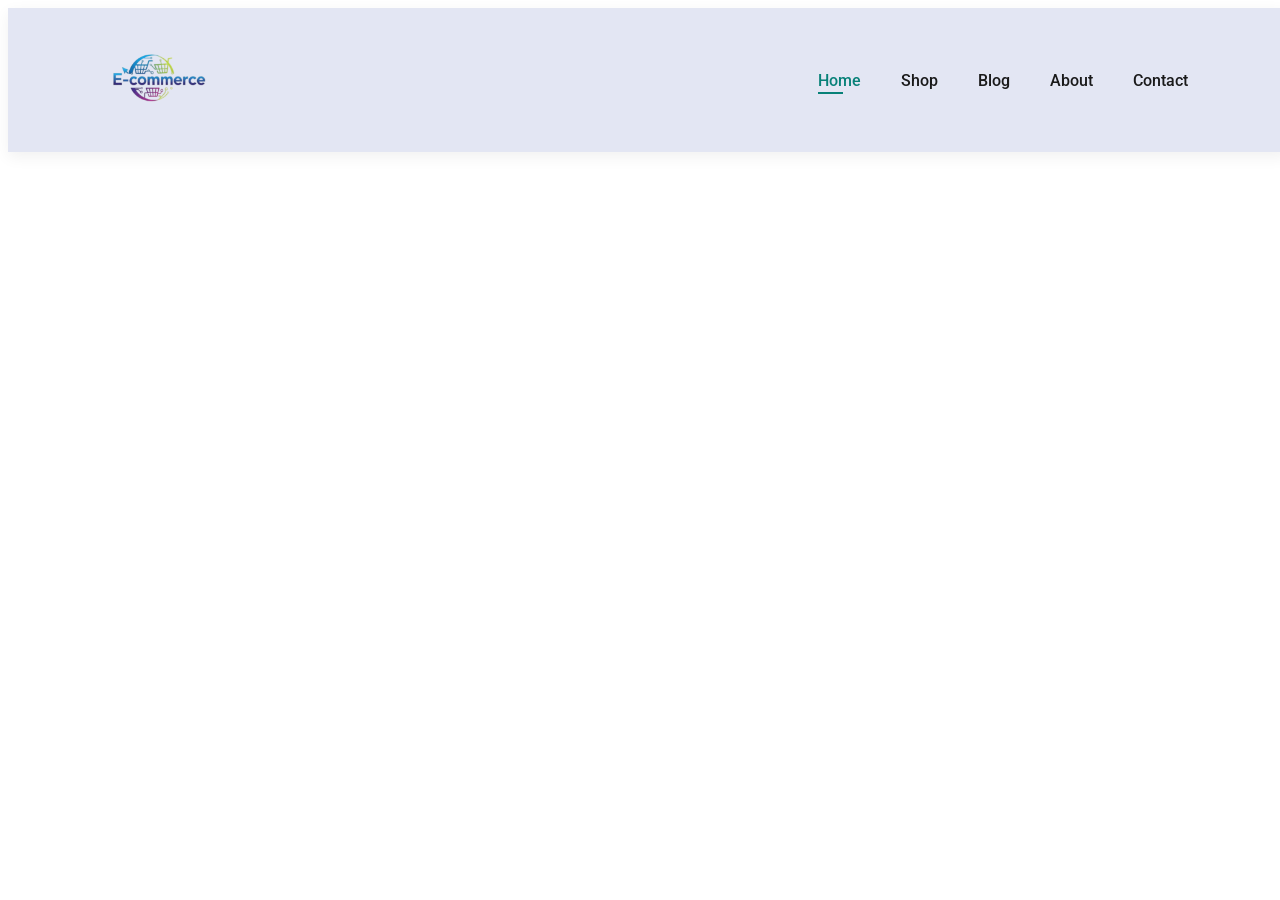
==== template/about.html @ a71c9309 "Merge branch 'ya-developer' of https://github.com/Nangcoding/E-comerce.project-js into feacture/Nang" ====
<!DOCTYPE html>
<html lang="en">

<head>
    <meta charset="UTF-8">
    <meta name="viewport" content="width=device-width, initial-scale=1.0">
    <title>About page</title>
    <link rel="stylesheet" href="/style/main.css">
</head>

<body>
 <section id="header">
        <a href="#"><img class="logo" src="/assets/image/logo.png" alt=""></a>
        <div>
            <ul id="navbar">
               <li><a class="active" href="/index.html">Home</a></li>
                <li><a href="./shop.html">Shop</a></li>
                <li><a href="./blog.html">Blog</a></li>
                <li><a href="./about.html">About</a></li>
                <li><a href="./contact.html">Contact</a></li>
            </ul>
        </div>
    </section>
</body>

</html>
---- style/main.css ----
@import url('https://fonts.googleapis.com/css2?family=Battambang:wght@100;300;400;700;900&family=Koh+Santepheap:wght@100;300;400;700;900&family=Roboto:ital,wght@0,100..900;1,100..900&display=swap');

* {
    font-family: "Roboto", sans-serif;
}

.section-p1 {
    margin: 30px 70px;

}

.section-m1 {
    margin: 40px 0;
}

button.normal{
    font-size: 14px;
    font-weight: 600;
    padding: 15px 30px;
    counter-reset: #000;
    background-color: #fff;
    border-radius: 4px;
    cursor: pointer;
    border: none;
    outline: none;
    transition: 0.2s;
}
h2 {
    font-size: 32px;
    font-weight: 500;
}

p {
    color: #465b52;
    font-size: 16px;
    margin: 15px 0 20px 0;
}

body {
    width: 100%;
}

.logo {
    width: 140px;
    height: 140px;
}

#header {
    display: flex;
    align-items: center;
    justify-content: space-between;
    padding: 0 80px;
    background-color: #e3e6f3;
    box-shadow: 0 5px 15px rgba(0, 0, 0, 0.06);
    z-index: 100;
    position: sticky;
    top: 0;
    left: 0;
}

#navbar {
    display: flex;
    justify-content: center;
    align-items: center;
}

#navbar li {
    list-style: none;
    padding: 0 20px;
    position: relative;

}

#navbar li a {
    text-decoration: none;
    font-size: 16px;
    font-weight: 500;
    color: #1a1a1a;
    transition: 0.3s ease;
}

#navbar li a:hover,
#navbar li a.active {
    color: #088178;
}

#navbar li a.active::after,
#navbar li a:hover::after {
    content: "";
    width: 30%;
    height: 2px;
    background: #088178;
    position: absolute;
    bottom: -4px;
    left: 20px;
}

#hero {
    font-size: 20px;
    width: 100%;
    display: flex;
    flex-direction: row;
    justify-content: space-between;
    justify-items: center;
}

.text {
    width: 100%;
    margin-top: 100px;
}

.imgs {
    width: 100%;
    margin-left: 40px;
}

.imgs img {
    width: 100%;
    height: 100%;
}

#hero h4 {
    padding-bottom: 15px;
}

#hero h1 {
    color: #088178;
}

#hero button {
    background-color: #088178;
    border-color: #088178;
    color: white;
    font-size: 16px;
    font-weight: 500;
    padding: 14px 80px 14px 65px;
    border-radius: 8px;
    cursor: pointer;
    background-repeat: no-repeat;
}

#hero button:hover {
    background-color: transparent;
    color: #088178;
}

#feature {
    gap: 20px;
    display: flex;
    align-items: center;
    justify-content: space-between;
    flex-wrap: wrap;

}

#feature .fe-box {
    font-size: 24px;
    width: 180px;
    text-align: center;
    padding: 25px 15px;
    box-shadow: 20px 20px 34px rgba(0, 0, 0, 0.03);
    border: 1px solid #cce7d0;
    border-radius: 4px;
    margin: 15px 0;
}

#feature .fe-box img {
    width: 100%;
    margin-top: 10px;
}

#feature .fe-box:hover {
    box-shadow: 10px 10px 54px rgba(70, 62, 221, 0.2);
}

#feature .fe-box h6 {
    display: inline-block;
    padding: 9px 8px 6px 8px;
    line-height: 1;
    border-radius: 4px;
    color: #088178;
    background-color: #fddde4;
}

#feature .fe-box:nth-child(2) h6 {
    background-color: #cdeddc;
}

#feature .fe-box:nth-child(3) h6 {
    background-color: #d1e8f2;
}

#feature .fe-box:nth-child(4) h6 {
    background-color: #cdd4f8;
}

#feature .fe-box:nth-child(5) h6 {
    background-color: #f6dbf6;
}

#feature .fe-box:nth-child(6) h6 {
    background-color: #fff2e5;
}

#product1 .pro .des span,
#product1 .pro .des h5,
#product1 .pro .des .star,
#product1 .pro .des h4 {
    line-height: 1.2;
    margin: 2px 0;
}

#product1 {
    text-align: center;
}

#product1 .pro-container {
    display: flex;
    justify-content: space-between;
    padding-top: 20px;
    flex-wrap: wrap;
}

.star {
    margin: 4px 0;
}

.star i {
    color: gold;
    font-size: 12px;
}

#product1 .pro {
    position: relative;
    width: 23%;
    min-width: 250px;
    /* padding: 10px 12px; */
    border: 1px solid #cce7d0;
    border-radius: 25px;
    box-shadow: 20px 20px 30px rgba(0, 0, 0, 0.02);
    margin: 15px 0;
    transition: 0.2s ease;
}

#product1 .pro:hover {
    box-shadow: 20px 20px 30px rgba(0, 0, 0, 0.06);
}

#product1 .pro img {
    width: 100%;
    border-radius: 20px;
}

#product1 .pro .des {
    text-align: start;
    padding: 10px;
}

#product1 .pro .des span {
    color: #606063;
    font-size: 12px;
}

#product1 .pro .des h5 {
    padding-top: 7px;
    color: #1a1a1a;
    font-size: 14px;
}

#product1 .pro .des h4 {
    font-size: 15px;
    font-weight: 500;
    color: #088178;
}

#product1 .pro .cart {
    width: 40px;
    height: 40px;
    line-height: 40px;
    font-weight: 600;
    color: #088178;
    background: #e8f6e8;
    border-radius: 50px;
    border: 1px solid #cce7d0;
    position: absolute;
    bottom: 20px;
    right: 10px;
}

#banner {
    display: flex;
    flex-direction: column;
    justify-content: center;
    align-items: center;
    text-align: center;
    background-image: url("/assets/home/bg.png");
    width: 100%;
    height: 40vh;
    background-size: cover;
    background-position: center;
}

#banner h4{
    color: #fff;
    font-size: 16px;

}
#banner h2{
    color: #fff;
    font-size: 32px;
    padding: 10px 0;
}
#banner h2 span{
    color: #ef3636;
    
}

#banner button:hover{
    background-color: #088178;
    color: #fff;
}

#sm-banner .banner-box{
    display: flex;
    flex-direction: column;
    justify-content: center;
    align-items: center;
    text-align: center;
    background-image: url("/assets/home/bg.png");
    max-width:580px;
    height: 50vh;
    background-size: cover;
    background-position: center;
}
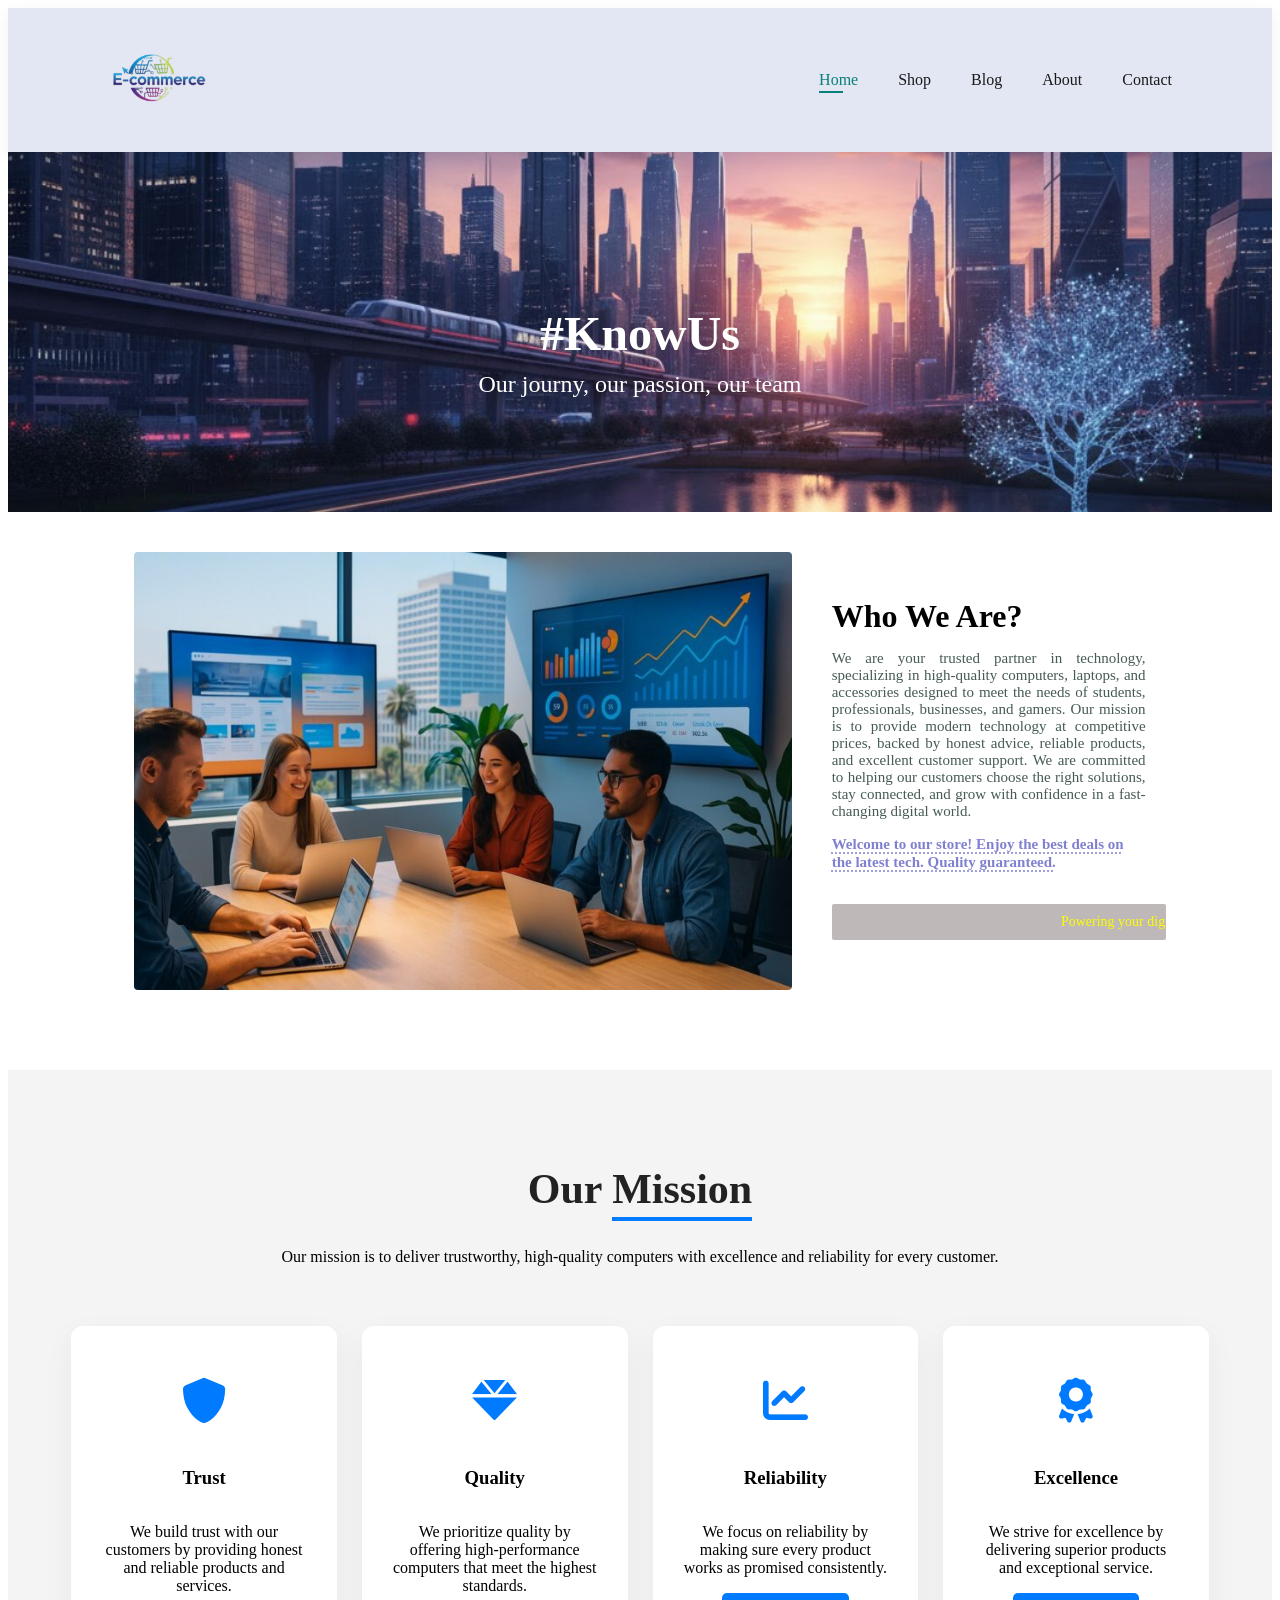
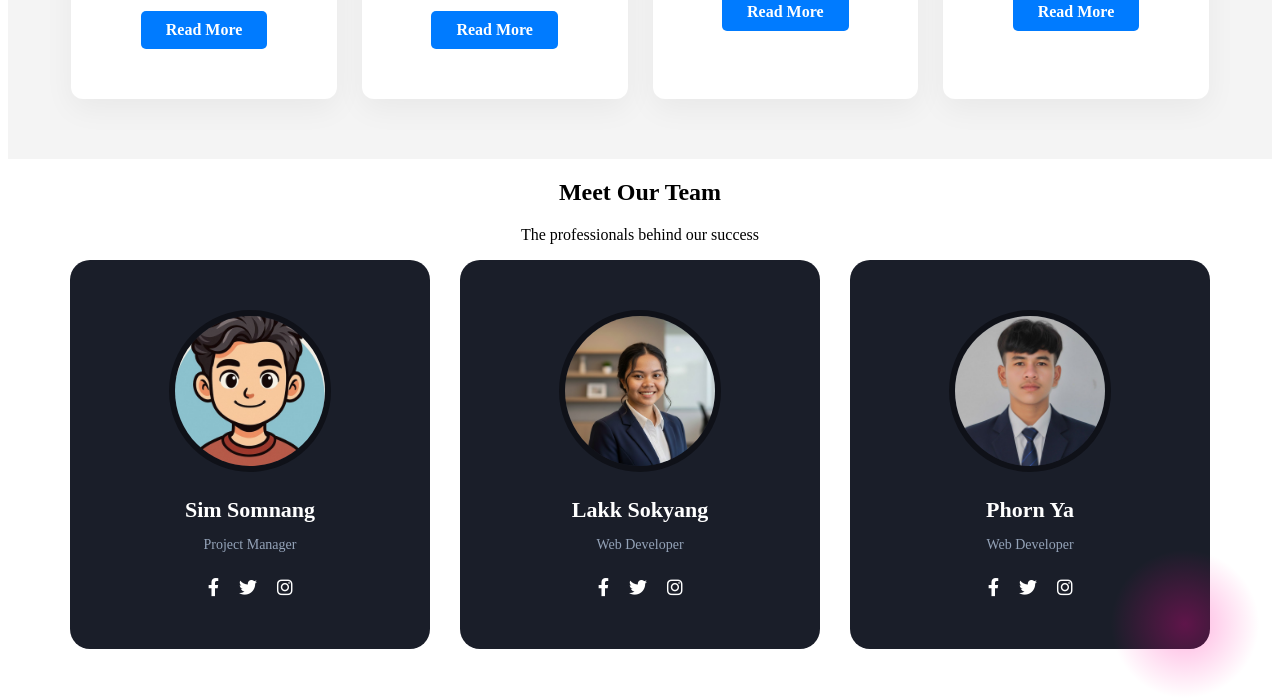
==== commit 6b028af5: "about page" ====
--- a/template/about.html
+++ b/template/about.html
@@ -5,15 +5,19 @@
     <meta charset="UTF-8">
     <meta name="viewport" content="width=device-width, initial-scale=1.0">
     <title>About page</title>
-    <link rel="stylesheet" href="/style/main.css">
+    <link rel="stylesheet" href="../style/about.css">
+    <link rel="stylesheet" href="https://cdnjs.cloudflare.com/ajax/libs/font-awesome/6.4.2/css/all.min.css">
+    <link rel="stylesheet" href="https://cdnjs.cloudflare.com/ajax/libs/font-awesome/6.0.0/css/all.min.css">
+
 </head>
 
 <body>
- <section id="header">
+    <!-- /* --- 1. About Page Header (Banner) ----------------------------------------------------- */ -->
+    <section id="header">
         <a href="#"><img class="logo" src="/assets/image/logo.png" alt=""></a>
         <div>
             <ul id="navbar">
-               <li><a class="active" href="/index.html">Home</a></li>
+                <li><a class="active" href="/index.html">Home</a></li>
                 <li><a href="./shop.html">Shop</a></li>
                 <li><a href="./blog.html">Blog</a></li>
                 <li><a href="./about.html">About</a></li>
@@ -21,6 +25,142 @@
             </ul>
         </div>
     </section>
+
+    </header>
+    <section id="page-header" class="about-header">
+        <h2>#KnowUs</h2>
+        <p>Our journy, our passion, our team</p>
+    </section>
+
+
+    <!-- /* --- 2. Who We Are Section ----------------------------------------------------------- */ -->
+
+    <section id="about-head" class="section-p1">
+        <img src="../assets/image/team.png" alt="">
+        <div>
+            <h2>Who We Are?</h2>
+            <p>
+                We are your trusted partner in technology, specializing in high-quality computers, laptops, and
+                accessories designed to meet the needs of students, professionals, businesses, and gamers.
+                Our mission is to provide modern technology at competitive prices, backed by honest advice, reliable
+                products, and excellent customer support.
+                We are committed to helping our customers choose the right solutions, stay connected, and grow with
+                confidence in a fast-changing digital world.
+            </p>
+            <abbr title="">Welcome to our store! Enjoy the best deals on the latest tech. Quality guaranteed.</abbr>
+
+            <br><br>
+            <!-- /* --- 3. Abbreviation & Marquee ----------------------------------------- */ -->
+            <marquee bgcolor="#ccc" loop="-1" scrollamount="5" width="100%">
+                Powering your digital world with high-quality computers, modern technology, and trusted service—helping
+                you work smarter, learn faster, and enjoy better performance every day.
+            </marquee>
+        </div>
+    </section>
+
+
+    <!-- /* --- 4 Our Mission ----------------------------------------- */ -->
+    <section class="our-mission" id="mission-section">
+        <div class="mission" id="mission-container">
+
+            <div class="about-mission" id="mission-header">
+                <h2 id="main-title">Our <span id="title-accent">Mission</span></h2>
+                <p id="mission-description">
+                    Our mission is to deliver trustworthy, high-quality computers with excellence and reliability for
+                    every customer.
+                </p>
+            </div>
+
+            <div class="mission-grid" id="mission-items-grid">
+
+                <div class="box" id="card-trust">
+                    <div class="icon" id="icon-trust"><i class="fa-solid fa-shield-halved"></i></div>
+                    <h3 id="heading-trust">Trust</h3>
+                    <p id="text-trust">We build trust with our customers by providing honest and reliable products and
+                        services.</p>
+                    <a href="#" class="btn" id="btn-trust">Read More</a>
+                </div>
+
+                <div class="box" id="card-quality">
+                    <div class="icon" id="icon-quality"><i class="fa-solid fa-gem"></i></div>
+                    <h3 id="heading-quality">Quality</h3>
+                    <p id="text-quality">We prioritize quality by offering high-performance computers that meet the
+                        highest standards.</p>
+                    <a href="#" class="btn" id="btn-quality">Read More</a>
+                </div>
+
+                <div class="box" id="card-reliability">
+                    <div class="icon" id="icon-reliability"><i class="fa-solid fa-chart-line"></i></div>
+                    <h3 id="heading-reliability">Reliability</h3>
+                    <p id="text-reliability">We focus on reliability by making sure every product works as promised
+                        consistently.</p>
+                    <a href="#" class="btn" id="btn-reliability">Read More</a>
+                </div>
+
+                <div class="box" id="card-excellence">
+                    <div class="icon" id="icon-excellence"><i class="fa-solid fa-award"></i></div>
+                    <h3 id="heading-excellence">Excellence</h3>
+                    <p id="text-excellence">We strive for excellence by delivering superior products and exceptional
+                        service.</p>
+                    <a href="#" class="btn" id="btn-excellence">Read More</a>
+                </div>
+
+            </div>
+        </div>
+    </section>
+
+    <!-- /* --- 5.Our Team ----------------------------------------- */ -->
+
+    <section id="team-section-container" class="team-wrapper">
+        <div id="team-header-box" class="section-title-center">
+            <h2 id="team-main-heading">Meet Our <span id="team-accent">Team</span></h2>
+            <p id="team-subtext">The professionals behind our success</p>
+        </div>
+
+        <div id="team-cards-flexbox" class="team-grid-layout">
+
+            <div id="member-card-01" class="profile-card">
+                <div id="image-holder-01" class="profile-img-box">
+                    <img id="img-01" src="../assets/about/boyprofile.png" alt="Sim Somnang">
+                </div>
+                <h3 id="name-id-01" class="profile-name">Sim Somnang</h3>
+                <p id="role-id-01" class="profile-role">Project Manager</p>
+                <div id="social-box-01" class="profile-socials">
+                    <a id="link-fb-01" href="#"><i class="fab fa-facebook-f"></i></a>
+                    <a id="link-tw-01" href="#"><i class="fab fa-twitter"></i></a>
+                    <a id="link-ig-01" href="#"><i class="fab fa-instagram"></i></a>
+                </div>
+            </div>
+
+            <div id="member-card-02" class="profile-card">
+                <div id="image-holder-02" class="profile-img-box">
+                    <img id="img-02" src="../assets/about/yang.png" alt="Lakk Sokyang">
+                </div>
+                <h3 id="name-id-02" class="profile-name">Lakk Sokyang</h3>
+                <p id="role-id-02" class="profile-role">Web Developer</p>
+                <div id="social-box-02" class="profile-socials">
+                    <a id="link-fb-02" href="#"><i class="fab fa-facebook-f"></i></a>
+                    <a id="link-tw-02" href="#"><i class="fab fa-twitter"></i></a>
+                    <a id="link-ig-02" href="#"><i class="fab fa-instagram"></i></a>
+                </div>
+            </div>
+
+            <div id="member-card-03" class="profile-card">
+                <div id="image-holder-03" class="profile-img-box">
+                    <img id="img-03" src="../assets/about/Ya.png" alt="Phon Ya">
+                </div>
+                <h3 id="name-id-03" class="profile-name">Phorn Ya</h3>
+                <p id="role-id-03" class="profile-role">Web Developer</p>
+                <div id="social-box-03" class="profile-socials">
+                    <a id="link-fb-03" href="#"><i class="fab fa-facebook-f"></i></a>
+                    <a id="link-tw-03" href="#"><i class="fab fa-twitter"></i></a>
+                    <a id="link-ig-03" href="#"><i class="fab fa-instagram"></i></a>
+                </div>
+            </div>
+
+        </div>
+    </section>
+
 </body>
 
 </html>
--- a/style/about.css
+++ b/style/about.css
@@ -0,0 +1,396 @@
+.logo {
+    width: 140px;
+    height: 140px;
+}
+
+#header {
+    display: flex;
+    align-items: center;
+    justify-content: space-between;
+    padding: 0 80px;
+    background-color: #e3e6f3;
+    box-shadow: 0 5px 15px rgba(0, 0, 0, 0.06);
+    z-index: 100;
+    position: sticky;
+    top: 0;
+    left: 0;
+}
+
+#navbar {
+    display: flex;
+    justify-content: center;
+    align-items: center;
+}
+
+#navbar li {
+    list-style: none;
+    padding: 0 20px;
+    position: relative;
+
+}
+
+#navbar li a {
+    text-decoration: none;
+    font-size: 16px;
+    font-weight: 500;
+    color: #1a1a1a;
+    transition: 0.3s ease;
+}
+
+#navbar li a:hover,
+#navbar li a.active {
+    color: #088178;
+}
+
+#navbar li a.active::after,
+#navbar li a:hover::after {
+    content: "";
+    width: 30%;
+    height: 2px;
+    background: #088178;
+    position: absolute;
+    bottom: -4px;
+    left: 20px;
+}
+
+
+
+
+/* --- 1. About Page Header (Banner) ----------------------------------------------------- */
+#page-header.about-header {
+    background-image: url("../assets/image/about.png");
+    width: 100%;
+    height: 40vh;
+    background-size: cover;
+    background-position: center;
+    display: flex;
+    flex-direction: column;
+    justify-content: center;
+    align-items: center;
+    text-align: center;
+}
+
+#page-header.about-header h2 {
+    color: #fff;
+    font-size: 48px;
+    margin-bottom: 10px;
+}
+
+#page-header.about-header p {
+    color: #fff;
+    font-size: 24px;
+    margin: 0;
+}
+
+
+
+/* --- 2. Who We Are Section ----------------------------------------------------------- */
+#about-head {
+    display: flex;
+    align-items: center;
+    justify-content: center;
+    padding: 40px 10% 80px 10%;
+    gap: 40px;
+}
+
+#about-head img {
+    width: 65%;
+    height: auto;
+    border-radius: 4px;
+}
+
+#about-head div {
+    width: 50%;
+
+}
+
+
+#about-head h2 {
+    color: #000;
+    font-size: 32px;
+    font-weight: 700;
+    margin-top: 0;
+    margin-bottom: 15px;
+}
+
+#about-head p {
+    color: #465b52;
+    font-size: 15px;
+    margin-bottom: 15px;
+    text-align: justify;
+}
+
+/* --- Abbreviation & Marquee --- */
+#about-head abbr {
+    color: rgb(128, 128, 209);
+    font-weight: bold;
+    font-size: 15px;
+}
+
+#about-head marquee {
+    background-color: #f1f1f1;
+    color: #d0b200;
+    padding: 10px;
+    font-size: 14px;
+    width: 100%;
+    border-radius: 4px;
+}
+
+@media (max-width: 799px) {
+    #about-head {
+        flex-direction: column;
+        padding: 40px 5%;
+    }
+
+    #about-head img,
+    #about-head div {
+        width: 100%;
+    }
+}
+
+/* --- 3. Abbreviation & Marquee ----------------------------------------- */
+#about-head abbr {
+    color: rgb(128, 128, 209);
+    text-decoration: underline dotted;
+    text-underline-offset: 4px;
+    cursor: help;
+    font-weight: bold;
+}
+
+#about-head marquee {
+    background-color: #beb8b8;
+    color: yellow;
+    padding: 10px;
+    margin-top: 15px;
+    font-weight: 500;
+    width: 100%;
+    border-radius: 2px;
+}
+
+
+
+/* /<!-- /* --- 4 Our Mission ----------------------------------------- */
+
+#mission-section.our-mission {
+    padding: 60px 0;
+    background-color: #f4f4f4;
+}
+
+#mission-container.mission {
+    width: 90%;
+    max-width: 1200px;
+    margin: 0 auto;
+}
+
+#mission-header.about-mission {
+    text-align: center;
+    margin-bottom: 60px;
+}
+
+/* Base style for all boxes */
+.box {
+    background: #fff;
+    padding: 50px 30px;
+    text-align: center;
+    border-radius: 12px;
+    box-shadow: 0 10px 30px rgba(0, 0, 0, 0.05);
+    transition: all 0.3s ease;
+    display: flex;
+    flex-direction: column;
+    align-items: center;
+}
+
+/* --- Specific Targeting (Using IDs) --- */
+
+#main-title {
+    font-size: 42px;
+    font-weight: 700;
+    color: #222;
+}
+
+#title-accent {
+    border-bottom: 4px solid #007bff;
+    padding-bottom: 5px;
+}
+
+#mission-items-grid {
+    display: grid;
+    grid-template-columns: repeat(auto-fit, minmax(260px, 1fr));
+    gap: 25px;
+}
+
+/* Card Hover Effects */
+#card-trust:hover,
+#card-quality:hover,
+#card-reliability:hover,
+#card-excellence:hover {
+    background: #007bff;
+    transform: translateY(-10px);
+}
+
+/* White text on hover */
+.box:hover h3,
+.box:hover p,
+.box:hover .icon {
+    color: #fff;
+}
+
+/* Button styles using ID list */
+#btn-trust,
+#btn-quality,
+#btn-reliability,
+#btn-excellence {
+    display: inline-block;
+    padding: 10px 25px;
+    background: #007bff;
+    color: #fff;
+    text-decoration: none;
+    border-radius: 5px;
+    font-weight: 600;
+    transition: all 0.3s ease;
+}
+
+/* Button change on hover */
+.box:hover .btn {
+    background: #fff;
+    color: #007bff;
+}
+
+/* Unique Icon IDs */
+#icon-trust,
+#icon-quality,
+#icon-reliability,
+#icon-excellence {
+    font-size: 45px;
+    color: #007bff;
+    margin-bottom: 20px;
+}
+
+/* <!-- /* --- 5.Our team ----------------------------------------- */
+
+
+#team-section-container {
+    background-color: #ffffff;
+    /* padding: 80px 5%; */
+    text-align: center;
+}
+
+#team-cards-flexbox {
+    display: flex;
+    flex-direction: row;
+    justify-content: center;
+    gap: 30px;
+    flex-wrap: wrap;
+}
+
+.profile-card {
+    background-color: #1a1e29;
+    width: 320px;
+    padding: 50px 20px;
+    border-radius: 20px;
+    color: #ffffff;
+    position: relative;
+    transition: all 0.4s cubic-bezier(0.175, 0.885, 0.32, 1.275);
+    /* cursor: pointer; */
+    /* z-index: 1; */
+}
+
+
+
+/* កាតទី១: Hover ចេញពន្លឺខៀវ */
+#member-card-01:hover {
+    transform: translateY(-8px);
+    box-shadow: 0 0 30px rgba(0, 102, 255, 0.6);
+    border: 1px solid rgba(0, 102, 255, 0.5);
+}
+
+
+#member-card-02:hover {
+    transform: translateY(-8px);
+    box-shadow: 0 0 30px rgba(8, 129, 120, 0.6);
+    border: 1px solid rgba(8, 129, 120, 0.5);
+}
+
+
+#member-card-03:hover {
+    transform: translateY(-8px);
+    box-shadow: 0 0 30px rgba(255, 0, 150, 0.6);
+    border: 1px solid rgba(255, 0, 150, 0.5);
+}
+
+
+
+#member-card-01::before {
+    /* top: -50px; */
+    /* left: -50px;
+    width: 150px; */
+    height: 150px;
+    background: radial-gradient(circle, rgba(0, 102, 255, 0.3) 0%, transparent 70%);
+    /* z-index: -1;
+    opacity: 0;
+    transition: 0.4s; */
+}
+
+#member-card-03::after {
+    content: "";
+    position: absolute;
+    bottom: -50px;
+    right: -50px;
+    width: 150px;
+    height: 150px;
+    background: radial-gradient(circle, rgba(255, 0, 150, 0.3) 0%, transparent 70%);
+
+}
+
+.profile-img-box {
+    width: 150px;
+    height: 150px;
+    margin: 0 auto 25px;
+    border-radius: 50%;
+    border: 6px solid #0f1118;
+    overflow: hidden;
+    background-color: #0f1118;
+}
+
+.profile-img-box img {
+    width: 100%;
+    height: 100%;
+    object-fit: cover;
+    transition: 0.5s;
+}
+
+
+.profile-card:hover .profile-img-box img {
+    transform: scale(1.1);
+}
+
+.profile-name {
+    font-size: 22px;
+    font-weight: bold;
+    margin-bottom: 5px;
+}
+
+.profile-role {
+    font-size: 14px;
+    color: #94a3b8;
+    margin-bottom: 25px;
+}
+
+/* Social Icons */
+.profile-socials a {
+    color: #ffffff;
+    margin: 0 8px;
+    font-size: 18px;
+    transition: 0.3s;
+}
+
+.profile-socials a:hover {
+    color: #088178;
+}
+
+@media (max-width: 768px) {
+    #team-cards-flexbox {
+        flex-direction: column;
+        align-items: center;
+    }
+}
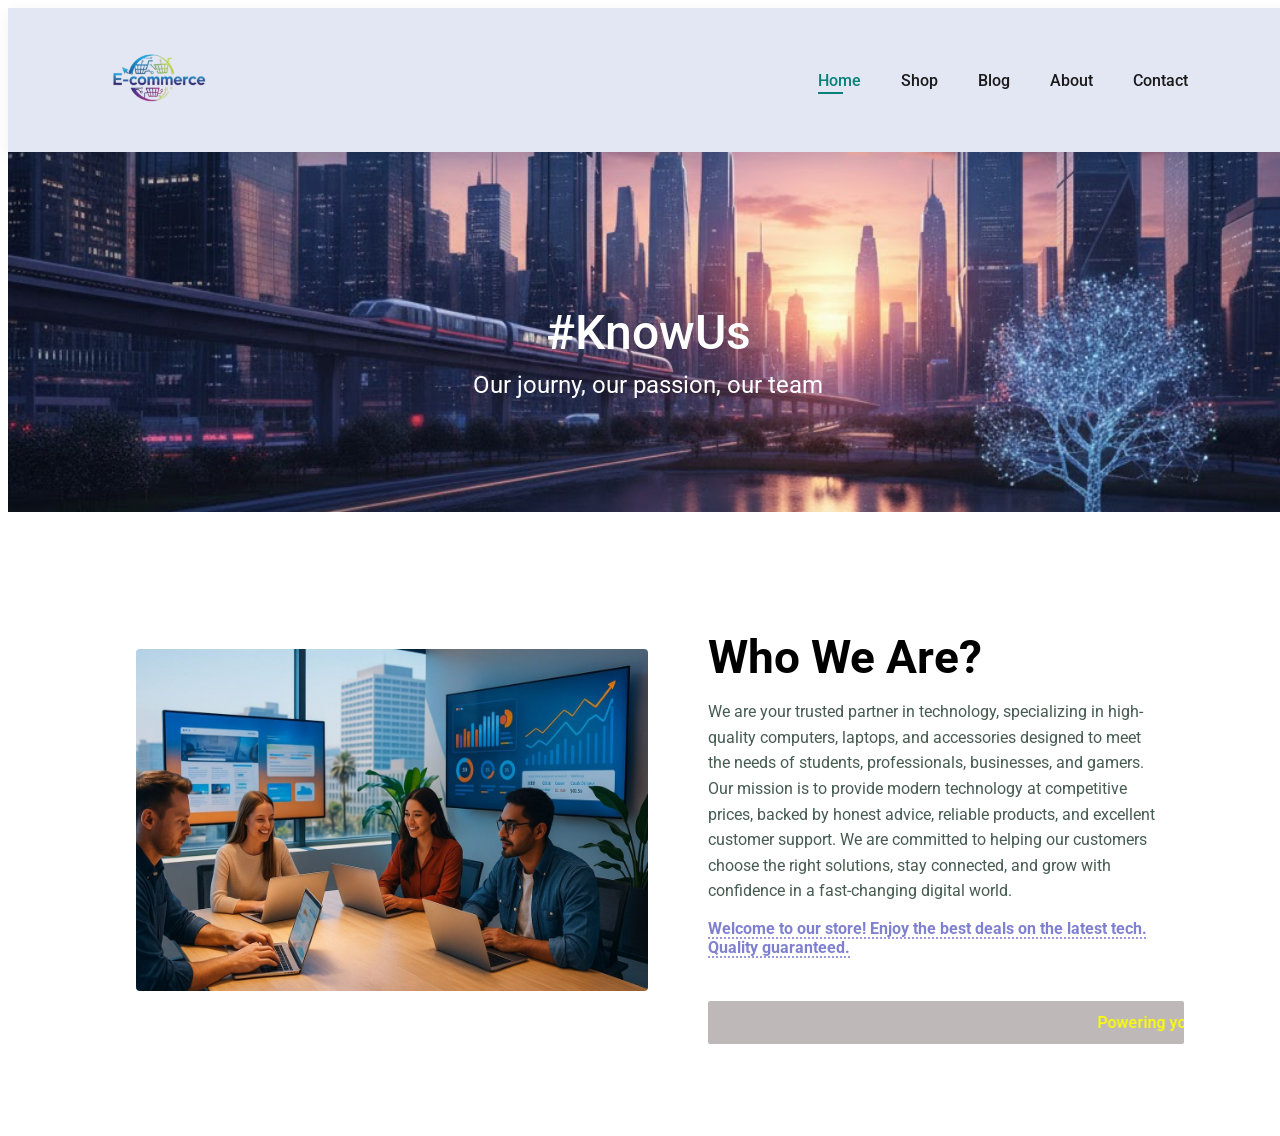
==== commit d26a6826: "feat/merging" ====
--- a/template/about.html
+++ b/template/about.html
@@ -5,14 +5,11 @@
     <meta charset="UTF-8">
     <meta name="viewport" content="width=device-width, initial-scale=1.0">
     <title>About page</title>
+    <link rel="stylesheet" href="/style/main.css">
     <link rel="stylesheet" href="../style/about.css">
-    <link rel="stylesheet" href="https://cdnjs.cloudflare.com/ajax/libs/font-awesome/6.4.2/css/all.min.css">
-    <link rel="stylesheet" href="https://cdnjs.cloudflare.com/ajax/libs/font-awesome/6.0.0/css/all.min.css">
-
 </head>
 
 <body>
-    <!-- /* --- 1. About Page Header (Banner) ----------------------------------------------------- */ -->
     <section id="header">
         <a href="#"><img class="logo" src="/assets/image/logo.png" alt=""></a>
         <div>
@@ -25,8 +22,6 @@
             </ul>
         </div>
     </section>
-
-    </header>
     <section id="page-header" class="about-header">
         <h2>#KnowUs</h2>
         <p>Our journy, our passion, our team</p>
@@ -36,7 +31,7 @@
     <!-- /* --- 2. Who We Are Section ----------------------------------------------------------- */ -->
 
     <section id="about-head" class="section-p1">
-        <img src="../assets/image/team.png" alt="">
+        <img src="../assets/team.png" alt="">
         <div>
             <h2>Who We Are?</h2>
             <p>
@@ -59,108 +54,6 @@
     </section>
 
 
-    <!-- /* --- 4 Our Mission ----------------------------------------- */ -->
-    <section class="our-mission" id="mission-section">
-        <div class="mission" id="mission-container">
-
-            <div class="about-mission" id="mission-header">
-                <h2 id="main-title">Our <span id="title-accent">Mission</span></h2>
-                <p id="mission-description">
-                    Our mission is to deliver trustworthy, high-quality computers with excellence and reliability for
-                    every customer.
-                </p>
-            </div>
-
-            <div class="mission-grid" id="mission-items-grid">
-
-                <div class="box" id="card-trust">
-                    <div class="icon" id="icon-trust"><i class="fa-solid fa-shield-halved"></i></div>
-                    <h3 id="heading-trust">Trust</h3>
-                    <p id="text-trust">We build trust with our customers by providing honest and reliable products and
-                        services.</p>
-                    <a href="#" class="btn" id="btn-trust">Read More</a>
-                </div>
-
-                <div class="box" id="card-quality">
-                    <div class="icon" id="icon-quality"><i class="fa-solid fa-gem"></i></div>
-                    <h3 id="heading-quality">Quality</h3>
-                    <p id="text-quality">We prioritize quality by offering high-performance computers that meet the
-                        highest standards.</p>
-                    <a href="#" class="btn" id="btn-quality">Read More</a>
-                </div>
-
-                <div class="box" id="card-reliability">
-                    <div class="icon" id="icon-reliability"><i class="fa-solid fa-chart-line"></i></div>
-                    <h3 id="heading-reliability">Reliability</h3>
-                    <p id="text-reliability">We focus on reliability by making sure every product works as promised
-                        consistently.</p>
-                    <a href="#" class="btn" id="btn-reliability">Read More</a>
-                </div>
-
-                <div class="box" id="card-excellence">
-                    <div class="icon" id="icon-excellence"><i class="fa-solid fa-award"></i></div>
-                    <h3 id="heading-excellence">Excellence</h3>
-                    <p id="text-excellence">We strive for excellence by delivering superior products and exceptional
-                        service.</p>
-                    <a href="#" class="btn" id="btn-excellence">Read More</a>
-                </div>
-
-            </div>
-        </div>
-    </section>
-
-    <!-- /* --- 5.Our Team ----------------------------------------- */ -->
-
-    <section id="team-section-container" class="team-wrapper">
-        <div id="team-header-box" class="section-title-center">
-            <h2 id="team-main-heading">Meet Our <span id="team-accent">Team</span></h2>
-            <p id="team-subtext">The professionals behind our success</p>
-        </div>
-
-        <div id="team-cards-flexbox" class="team-grid-layout">
-
-            <div id="member-card-01" class="profile-card">
-                <div id="image-holder-01" class="profile-img-box">
-                    <img id="img-01" src="../assets/about/boyprofile.png" alt="Sim Somnang">
-                </div>
-                <h3 id="name-id-01" class="profile-name">Sim Somnang</h3>
-                <p id="role-id-01" class="profile-role">Project Manager</p>
-                <div id="social-box-01" class="profile-socials">
-                    <a id="link-fb-01" href="#"><i class="fab fa-facebook-f"></i></a>
-                    <a id="link-tw-01" href="#"><i class="fab fa-twitter"></i></a>
-                    <a id="link-ig-01" href="#"><i class="fab fa-instagram"></i></a>
-                </div>
-            </div>
-
-            <div id="member-card-02" class="profile-card">
-                <div id="image-holder-02" class="profile-img-box">
-                    <img id="img-02" src="../assets/about/yang.png" alt="Lakk Sokyang">
-                </div>
-                <h3 id="name-id-02" class="profile-name">Lakk Sokyang</h3>
-                <p id="role-id-02" class="profile-role">Web Developer</p>
-                <div id="social-box-02" class="profile-socials">
-                    <a id="link-fb-02" href="#"><i class="fab fa-facebook-f"></i></a>
-                    <a id="link-tw-02" href="#"><i class="fab fa-twitter"></i></a>
-                    <a id="link-ig-02" href="#"><i class="fab fa-instagram"></i></a>
-                </div>
-            </div>
-
-            <div id="member-card-03" class="profile-card">
-                <div id="image-holder-03" class="profile-img-box">
-                    <img id="img-03" src="../assets/about/Ya.png" alt="Phon Ya">
-                </div>
-                <h3 id="name-id-03" class="profile-name">Phorn Ya</h3>
-                <p id="role-id-03" class="profile-role">Web Developer</p>
-                <div id="social-box-03" class="profile-socials">
-                    <a id="link-fb-03" href="#"><i class="fab fa-facebook-f"></i></a>
-                    <a id="link-tw-03" href="#"><i class="fab fa-twitter"></i></a>
-                    <a id="link-ig-03" href="#"><i class="fab fa-instagram"></i></a>
-                </div>
-            </div>
-
-        </div>
-    </section>
-
 </body>
 
 </html>
--- a/style/main.css
+++ b/style/main.css
@@ -0,0 +1,490 @@
+@import url('https://fonts.googleapis.com/css2?family=Battambang:wght@100;300;400;700;900&family=Koh+Santepheap:wght@100;300;400;700;900&family=Roboto:ital,wght@0,100..900;1,100..900&display=swap');
+
+* {
+    font-family: "Roboto", sans-serif;
+}
+
+.section-p1 {
+    padding: 40px 80px;
+
+}
+
+.section-m1 {
+    margin: 40px 0;
+}
+
+button.normal {
+    font-size: 14px;
+    font-weight: 600;
+    padding: 15px 30px;
+    counter-reset: #000;
+    background-color: #fff;
+    border-radius: 4px;
+    cursor: pointer;
+    border: none;
+    outline: none;
+    transition: 0.2s;
+}
+
+button.white {
+    font-size: 13px;
+    font-weight: 600;
+    padding: 11px 18px;
+    color: #fff;
+    counter-reset: #fff;
+    background-color: transparent;
+    cursor: pointer;
+    border: 1px solid #fff;
+    outline: none;
+    transition: 0.2s;
+}
+
+
+
+h2 {
+    font-size: 32px;
+    font-weight: 500;
+}
+
+p {
+    color: #465b52;
+    font-size: 16px;
+    margin: 15px 0 20px 0;
+}
+
+body {
+    width: 100%;
+}
+
+.logo {
+    width: 140px;
+    height: 140px;
+}
+
+#header {
+    display: flex;
+    align-items: center;
+    justify-content: space-between;
+    padding: 0 80px;
+    background-color: #e3e6f3;
+    box-shadow: 0 5px 15px rgba(0, 0, 0, 0.06);
+    z-index: 100;
+    position: sticky;
+    top: 0;
+    left: 0;
+}
+
+#navbar {
+    display: flex;
+    justify-content: center;
+    align-items: center;
+}
+
+#navbar li {
+    list-style: none;
+    padding: 0 20px;
+    position: relative;
+
+}
+
+#navbar li a {
+    text-decoration: none;
+    font-size: 16px;
+    font-weight: 500;
+    color: #1a1a1a;
+    transition: 0.3s ease;
+}
+
+#navbar li a:hover,
+#navbar li a.active {
+    color: #088178;
+}
+
+#navbar li a.active::after,
+#navbar li a:hover::after {
+    content: "";
+    width: 30%;
+    height: 2px;
+    background: #088178;
+    position: absolute;
+    bottom: -4px;
+    left: 20px;
+}
+
+#hero {
+    font-size: 20px;
+    width: 100%;
+    display: flex;
+    flex-direction: row;
+    justify-content: space-between;
+    justify-items: center;
+}
+
+.text {
+    width: 100%;
+    margin-top: 50px;
+}
+
+.imgs {
+    margin-left: 40px;
+}
+
+.imgs img {
+    width: 100%;
+    height: 100%;
+}
+
+#hero h4 {
+    padding-bottom: 15px;
+}
+
+#hero h1 {
+    color: #088178;
+}
+
+#hero button {
+    background-color: #088178;
+    border-color: #088178;
+    color: white;
+    font-size: 16px;
+    font-weight: 500;
+    padding: 14px 80px 14px 65px;
+    border-radius: 8px;
+    cursor: pointer;
+    background-repeat: no-repeat;
+}
+
+#hero button:hover {
+    background-color: transparent;
+    color: #088178;
+}
+
+#feature {
+    font-size: 22px;
+    display: flex;
+    align-items: center;
+    justify-content: space-between;
+    flex-wrap: wrap;
+}
+
+#feature .fe-box {
+    width: 180px;
+    text-align: center;
+    padding: 25px 15px;
+    box-shadow: 20px 20px 34px rgba(0, 0, 0, 0.05);
+    border: 1px solid #e4e4e4;
+    border-radius: 6px;
+    margin: 15px 0;
+    transition: 0.3s ease;
+    background-color: #fff;
+}
+
+#feature .fe-box img {
+    width: 100%;
+    height: 120px;
+    object-fit: contain;
+    margin-bottom: 10px;
+}
+
+#feature .fe-box:hover {
+    box-shadow: 10px 10px 54px rgba(0, 0, 0, 0.1);
+    transform: translateY(-5px);
+}
+
+#feature .fe-box h6 {
+    display: inline-block;
+    padding: 6px 12px;
+    line-height: 1;
+    border-radius: 4px;
+    color: #088178;
+    background-color: #fddde4;
+    font-size: 14px;
+    font-weight: 600;
+}
+
+#feature .fe-box:nth-child(2) h6 {
+    background-color: #cdeddc;
+}
+
+#feature .fe-box:nth-child(3) h6 {
+    background-color: #d1e8f2;
+}
+
+#feature .fe-box:nth-child(4) h6 {
+    background-color: #cdd4f8;
+}
+
+#feature .fe-box:nth-child(5) h6 {
+    background-color: #f6dbf6;
+}
+
+#feature .fe-box:nth-child(6) h6 {
+    background-color: #fff2e5;
+}
+
+#product1 .pro .des span,
+#product1 .pro .des h5,
+#product1 .pro .des .star,
+#product1 .pro .des h4 {
+    line-height: 1.2;
+    margin: 2px 0;
+}
+
+#product1 {
+    text-align: center;
+}
+
+#product1 .pro-container {
+    display: grid;
+    grid-template-columns: repeat(auto-fit, minmax(250px, 1fr));
+    gap: 30px;
+    
+}
+
+.star {
+    margin: 4px 0;
+}
+
+.star i {
+    color: gold;
+    font-size: 12px;
+}
+
+.pro {
+    background: #fff;
+    border-radius: 18px;
+    padding: 15px;
+    box-shadow: 0 10px 25px rgba(0, 0, 0, 0.08);
+    position: relative;
+    transition: transform 0.3s ease, box-shadow 0.3s ease;
+}
+
+#product1 .pro:hover {
+    transform: translateY(-6px);
+    box-shadow: 0 15px 35px rgba(0, 0, 0, 0.12);
+}
+
+#product1 .pro img {
+    width: 100%;
+    border-radius: 14px;
+    margin-bottom: 15px;
+    object-fit: cover;
+}
+
+#product1 .pro .des {
+    text-align: left;
+}
+
+#product1 .pro .des span {
+    color: #888;
+    font-size: 13px;
+}
+
+#product1 .pro .des h5 {
+    margin: 8px 0;
+    font-size: 16px;
+    font-weight: 600;
+}
+
+#product1 .pro .des h4 {
+    font-size: 15px;
+    font-weight: 500;
+    color: #088178;
+}
+
+#product1 .pro .cart {
+    position: absolute;
+    bottom: 20px;
+    right: 20px;
+    width: 42px;
+    height: 42px;
+    background: #e8f6ea;
+    border-radius: 50%;
+    display: flex;
+    align-items: center;
+    justify-content: center;
+    color: #088178;
+    font-size: 18px;
+    transition: 0.3s;
+}
+
+
+#banner {
+    display: flex;
+    flex-direction: column;
+    justify-content: center;
+    align-items: center;
+    text-align: center;
+    background-image: url("/assets/home/bg.png");
+    width: 100%;
+    height: 40vh;
+    background-size: cover;
+    background-position: center;
+}
+
+#banner h4 {
+    color: #fff;
+    font-size: 16px;
+
+}
+
+#banner h2 {
+    color: #fff;
+    font-size: 32px;
+    padding: 10px 0;
+}
+
+#banner h2 span {
+    color: #ef3636;
+
+}
+
+#banner button:hover {
+    background-color: #088178;
+    color: #fff;
+}
+
+#sm-banner .banner-box {
+    display: flex;
+    flex-direction: column;
+    justify-content: center;
+    align-items: center;
+    text-align: center;
+    background-image: url("/assets/home/back.png");
+    width: 600px;
+    height: 50vh;
+    background-size: cover;
+    background-position: center;
+    padding: 30px;
+}
+
+#sm-banner .banner-box2 {
+    background-image: url("/assets/home/back2.png");
+}
+
+.banner-box {
+    line-height: 0.5;
+}
+
+.banner-box h4 {
+    font-size: 20px;
+    color: #fff;
+    font-weight: 300;
+}
+
+.banner-box h2 {
+    font-size: 28px;
+    color: #fff;
+    font-weight: 800;
+}
+
+.banner-box span {
+    font-size: 14px;
+    color: #fff;
+    font-weight: 500;
+    padding-bottom: 15px;
+}
+
+#sm-banner .banner-box:hover button {
+    background: #088178;
+    border: 1px solid #088178;
+}
+
+#sm-banner {
+    display: flex;
+    justify-content: space-between;
+}
+
+#banner3 {
+    display: flex;
+    justify-content: center;
+    flex-wrap: wrap;
+    text-align: center;
+    gap: 40px;
+}
+
+#banner3 .banner-box {
+    display: flex;
+    flex-direction: column;
+    justify-content: center;
+    align-items: flex-start;
+    text-align: center;
+    background-image: url("/assets/bachground.png");
+    width: 20%;
+    height: 30vh;
+    background-size: cover;
+    background-position: center;
+    padding: 20px;
+    margin-bottom: 20px;
+}
+
+#banner3 .banner-box2 {
+    background-image: url("/assets/background2.png");
+}
+
+#banner3 .banner-box3 {
+    background-image: url("/assets/background3.png");
+}
+
+#banner3 h2 {
+    font-weight: 900;
+    font-size: 22px;
+}
+
+#banner3 h3 {
+    color: #ef3636;
+    font-weight: 800;
+    font-size: 15px;
+}
+
+#newsletters {
+    display: flex;
+    justify-content: space-around;
+    flex-wrap: wrap;
+    align-items: center;
+    margin: 40px;
+    background-repeat: no-repeat;
+    background-position: 20% 30%;
+    background-color: #041e42;
+}
+
+#newsletters h4 {
+    font-size: 22px;
+    font-weight: 700;
+    color: #fff;
+}
+
+#newsletters p {
+    font-size: 14px;
+    font-weight: 600;
+    color: #818ea0;
+}
+
+#newsletters p span {
+    color: #ffdb27;
+}
+
+#newsletters .form {
+    display: flex;
+    width: 40%;
+}
+
+#newsletters input {
+    height: 3.125rem;
+    padding: 0 1.23em;
+    font-size: 14px;
+    width: 100%;
+    border: 1px solid transparent;
+    border-radius: 4px;
+    outline: none;
+    border-top-right-radius: 0;
+    border-bottom-right-radius: 0;
+}
+
+#newsletters button {
+    background: #088178;
+    color: #fff;
+    white-space: nowrap;
+    border-top-left-radius: 0;
+    border-bottom-left-radius: 0;
+}
--- a/style/about.css
+++ b/style/about.css
@@ -1,61 +1,3 @@
-.logo {
-    width: 140px;
-    height: 140px;
-}
-
-#header {
-    display: flex;
-    align-items: center;
-    justify-content: space-between;
-    padding: 0 80px;
-    background-color: #e3e6f3;
-    box-shadow: 0 5px 15px rgba(0, 0, 0, 0.06);
-    z-index: 100;
-    position: sticky;
-    top: 0;
-    left: 0;
-}
-
-#navbar {
-    display: flex;
-    justify-content: center;
-    align-items: center;
-}
-
-#navbar li {
-    list-style: none;
-    padding: 0 20px;
-    position: relative;
-
-}
-
-#navbar li a {
-    text-decoration: none;
-    font-size: 16px;
-    font-weight: 500;
-    color: #1a1a1a;
-    transition: 0.3s ease;
-}
-
-#navbar li a:hover,
-#navbar li a.active {
-    color: #088178;
-}
-
-#navbar li a.active::after,
-#navbar li a:hover::after {
-    content: "";
-    width: 30%;
-    height: 2px;
-    background: #088178;
-    position: absolute;
-    bottom: -4px;
-    left: 20px;
-}
-
-
-
-
 /* --- 1. About Page Header (Banner) ----------------------------------------------------- */
 #page-header.about-header {
     background-image: url("../assets/image/about.png");
@@ -67,6 +9,7 @@
     flex-direction: column;
     justify-content: center;
     align-items: center;
+    /* ឱ្យអក្សរនៅកណ្តាលផ្ដេក */
     text-align: center;
 }
 
@@ -82,70 +25,40 @@
     margin: 0;
 }
 
-
-
 /* --- 2. Who We Are Section ----------------------------------------------------------- */
 #about-head {
     display: flex;
     align-items: center;
+    /* ឱ្យរូបភាព និងអត្ថបទនៅកម្រិតស្មើគ្នាចំកណ្តាល */
     justify-content: center;
-    padding: 40px 10% 80px 10%;
-    gap: 40px;
+    padding: 80px 10%;
+    gap: 60px;
 }
 
 #about-head img {
-    width: 65%;
+    width: 50%;
     height: auto;
     border-radius: 4px;
 }
 
 #about-head div {
     width: 50%;
-
 }
-
 
 #about-head h2 {
     color: #000;
-    font-size: 32px;
+    /* ពណ៌ខ្មៅដិតដូចក្នុងរូបភាព */
+    font-size: 46px;
     font-weight: 700;
-    margin-top: 0;
     margin-bottom: 15px;
 }
 
 #about-head p {
     color: #465b52;
-    font-size: 15px;
+    /* ពណ៌ប្រផេះ مرដិតបន្តិច */
+    font-size: 16px;
+    line-height: 1.6;
     margin-bottom: 15px;
-    text-align: justify;
-}
-
-/* --- Abbreviation & Marquee --- */
-#about-head abbr {
-    color: rgb(128, 128, 209);
-    font-weight: bold;
-    font-size: 15px;
-}
-
-#about-head marquee {
-    background-color: #f1f1f1;
-    color: #d0b200;
-    padding: 10px;
-    font-size: 14px;
-    width: 100%;
-    border-radius: 4px;
-}
-
-@media (max-width: 799px) {
-    #about-head {
-        flex-direction: column;
-        padding: 40px 5%;
-    }
-
-    #about-head img,
-    #about-head div {
-        width: 100%;
-    }
 }
 
 /* --- 3. Abbreviation & Marquee ----------------------------------------- */
@@ -159,238 +72,11 @@
 
 #about-head marquee {
     background-color: #beb8b8;
+    /* ពណ៌ប្រផេះស្រាលដូចក្នុងរូបភាព */
     color: yellow;
-    padding: 10px;
-    margin-top: 15px;
+    padding: 12px;
+    margin-top: 25px;
     font-weight: 500;
     width: 100%;
     border-radius: 2px;
-}
-
-
-
-/* /<!-- /* --- 4 Our Mission ----------------------------------------- */
-
-#mission-section.our-mission {
-    padding: 60px 0;
-    background-color: #f4f4f4;
-}
-
-#mission-container.mission {
-    width: 90%;
-    max-width: 1200px;
-    margin: 0 auto;
-}
-
-#mission-header.about-mission {
-    text-align: center;
-    margin-bottom: 60px;
-}
-
-/* Base style for all boxes */
-.box {
-    background: #fff;
-    padding: 50px 30px;
-    text-align: center;
-    border-radius: 12px;
-    box-shadow: 0 10px 30px rgba(0, 0, 0, 0.05);
-    transition: all 0.3s ease;
-    display: flex;
-    flex-direction: column;
-    align-items: center;
-}
-
-/* --- Specific Targeting (Using IDs) --- */
-
-#main-title {
-    font-size: 42px;
-    font-weight: 700;
-    color: #222;
-}
-
-#title-accent {
-    border-bottom: 4px solid #007bff;
-    padding-bottom: 5px;
-}
-
-#mission-items-grid {
-    display: grid;
-    grid-template-columns: repeat(auto-fit, minmax(260px, 1fr));
-    gap: 25px;
-}
-
-/* Card Hover Effects */
-#card-trust:hover,
-#card-quality:hover,
-#card-reliability:hover,
-#card-excellence:hover {
-    background: #007bff;
-    transform: translateY(-10px);
-}
-
-/* White text on hover */
-.box:hover h3,
-.box:hover p,
-.box:hover .icon {
-    color: #fff;
-}
-
-/* Button styles using ID list */
-#btn-trust,
-#btn-quality,
-#btn-reliability,
-#btn-excellence {
-    display: inline-block;
-    padding: 10px 25px;
-    background: #007bff;
-    color: #fff;
-    text-decoration: none;
-    border-radius: 5px;
-    font-weight: 600;
-    transition: all 0.3s ease;
-}
-
-/* Button change on hover */
-.box:hover .btn {
-    background: #fff;
-    color: #007bff;
-}
-
-/* Unique Icon IDs */
-#icon-trust,
-#icon-quality,
-#icon-reliability,
-#icon-excellence {
-    font-size: 45px;
-    color: #007bff;
-    margin-bottom: 20px;
-}
-
-/* <!-- /* --- 5.Our team ----------------------------------------- */
-
-
-#team-section-container {
-    background-color: #ffffff;
-    /* padding: 80px 5%; */
-    text-align: center;
-}
-
-#team-cards-flexbox {
-    display: flex;
-    flex-direction: row;
-    justify-content: center;
-    gap: 30px;
-    flex-wrap: wrap;
-}
-
-.profile-card {
-    background-color: #1a1e29;
-    width: 320px;
-    padding: 50px 20px;
-    border-radius: 20px;
-    color: #ffffff;
-    position: relative;
-    transition: all 0.4s cubic-bezier(0.175, 0.885, 0.32, 1.275);
-    /* cursor: pointer; */
-    /* z-index: 1; */
-}
-
-
-
-/* កាតទី១: Hover ចេញពន្លឺខៀវ */
-#member-card-01:hover {
-    transform: translateY(-8px);
-    box-shadow: 0 0 30px rgba(0, 102, 255, 0.6);
-    border: 1px solid rgba(0, 102, 255, 0.5);
-}
-
-
-#member-card-02:hover {
-    transform: translateY(-8px);
-    box-shadow: 0 0 30px rgba(8, 129, 120, 0.6);
-    border: 1px solid rgba(8, 129, 120, 0.5);
-}
-
-
-#member-card-03:hover {
-    transform: translateY(-8px);
-    box-shadow: 0 0 30px rgba(255, 0, 150, 0.6);
-    border: 1px solid rgba(255, 0, 150, 0.5);
-}
-
-
-
-#member-card-01::before {
-    /* top: -50px; */
-    /* left: -50px;
-    width: 150px; */
-    height: 150px;
-    background: radial-gradient(circle, rgba(0, 102, 255, 0.3) 0%, transparent 70%);
-    /* z-index: -1;
-    opacity: 0;
-    transition: 0.4s; */
-}
-
-#member-card-03::after {
-    content: "";
-    position: absolute;
-    bottom: -50px;
-    right: -50px;
-    width: 150px;
-    height: 150px;
-    background: radial-gradient(circle, rgba(255, 0, 150, 0.3) 0%, transparent 70%);
-
-}
-
-.profile-img-box {
-    width: 150px;
-    height: 150px;
-    margin: 0 auto 25px;
-    border-radius: 50%;
-    border: 6px solid #0f1118;
-    overflow: hidden;
-    background-color: #0f1118;
-}
-
-.profile-img-box img {
-    width: 100%;
-    height: 100%;
-    object-fit: cover;
-    transition: 0.5s;
-}
-
-
-.profile-card:hover .profile-img-box img {
-    transform: scale(1.1);
-}
-
-.profile-name {
-    font-size: 22px;
-    font-weight: bold;
-    margin-bottom: 5px;
-}
-
-.profile-role {
-    font-size: 14px;
-    color: #94a3b8;
-    margin-bottom: 25px;
-}
-
-/* Social Icons */
-.profile-socials a {
-    color: #ffffff;
-    margin: 0 8px;
-    font-size: 18px;
-    transition: 0.3s;
-}
-
-.profile-socials a:hover {
-    color: #088178;
-}
-
-@media (max-width: 768px) {
-    #team-cards-flexbox {
-        flex-direction: column;
-        align-items: center;
-    }
 }
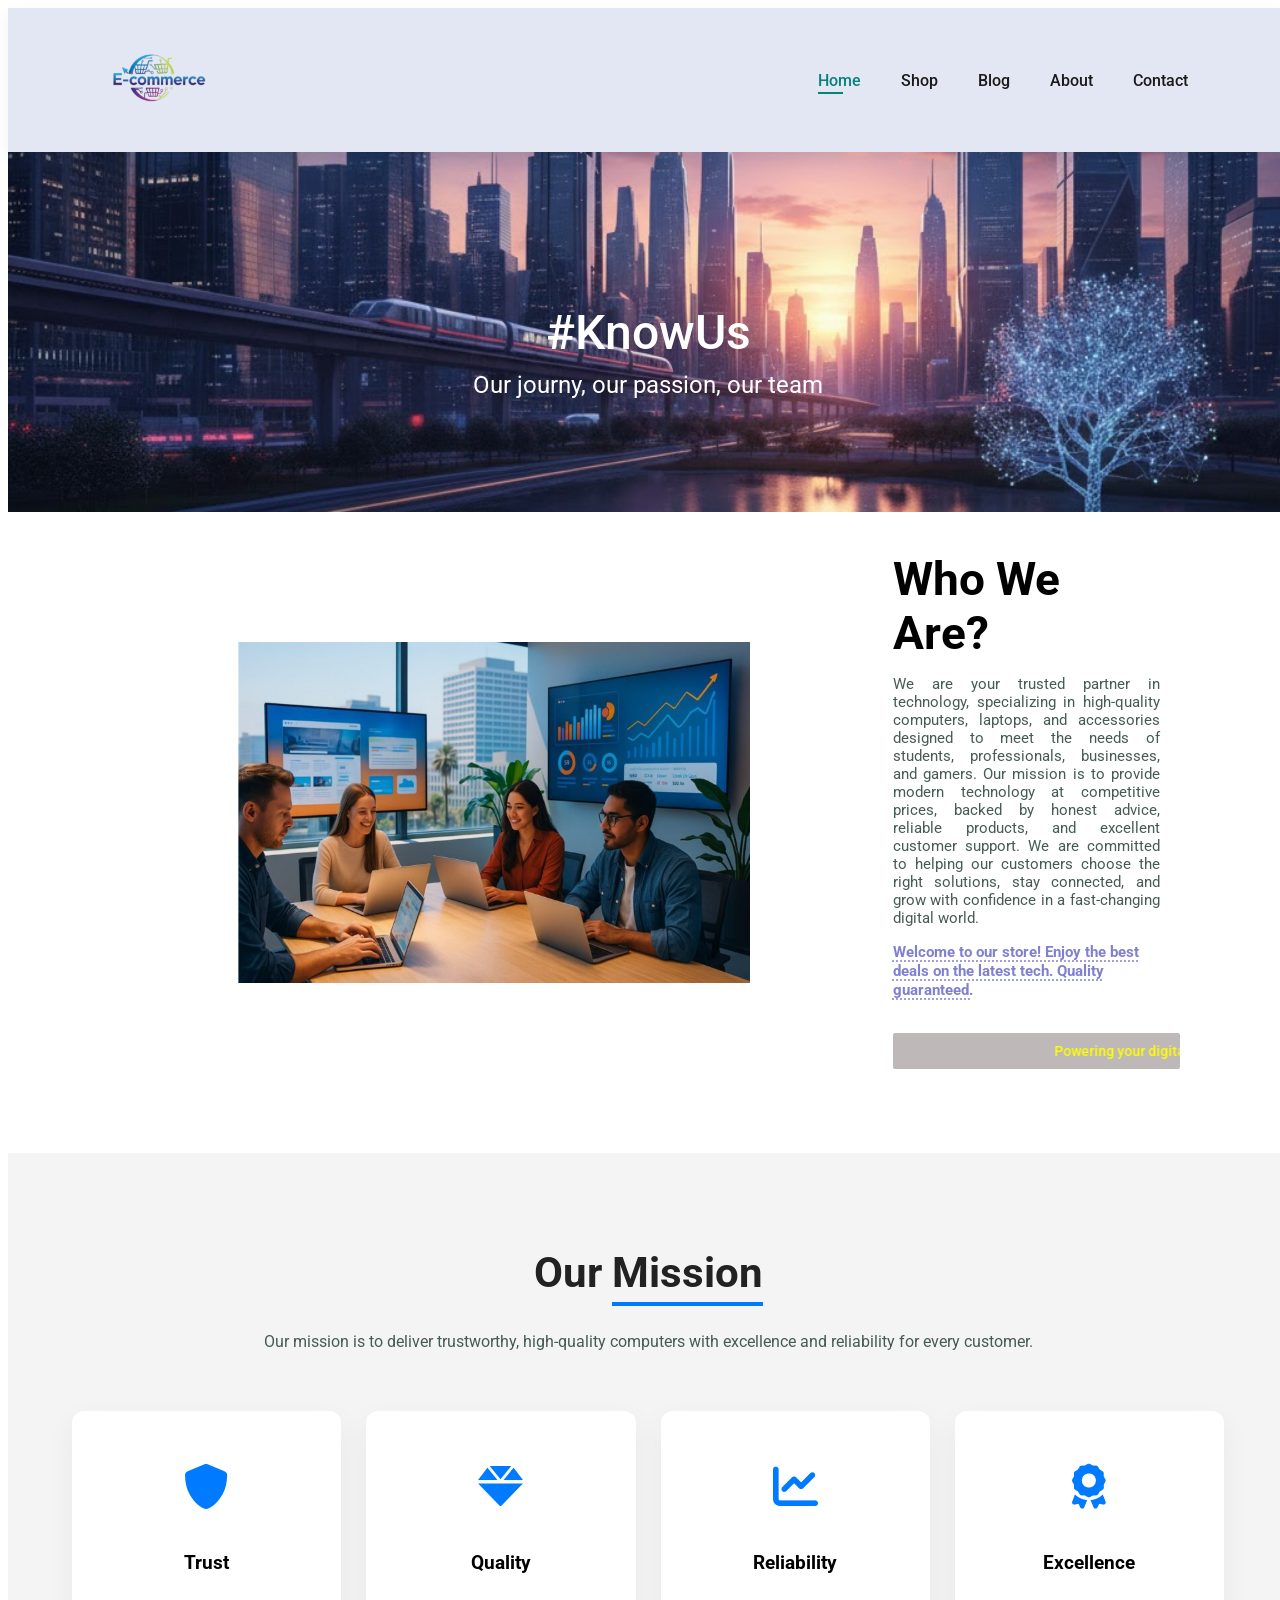
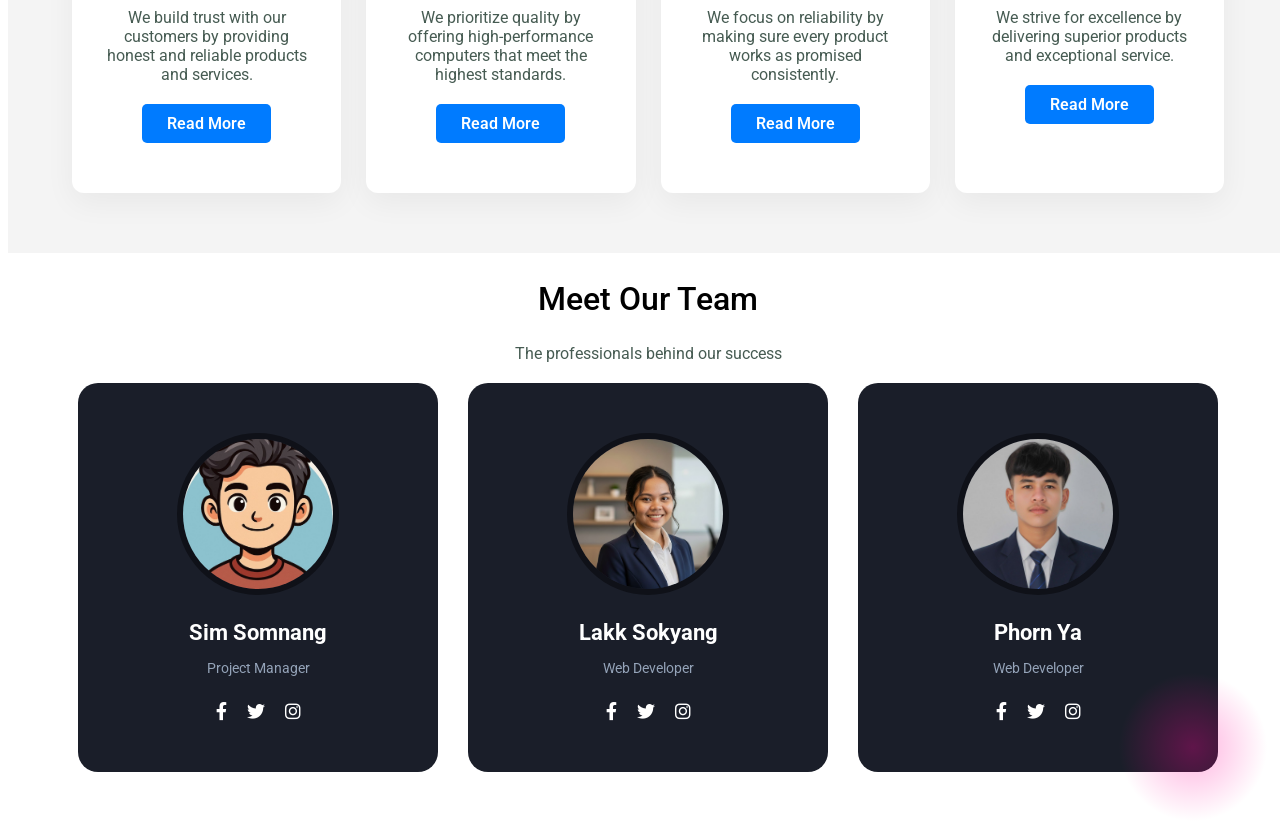
==== commit 5c22787a: "feat/merge from ya-develop" ====
--- a/template/about.html
+++ b/template/about.html
@@ -5,11 +5,16 @@
     <meta charset="UTF-8">
     <meta name="viewport" content="width=device-width, initial-scale=1.0">
     <title>About page</title>
+    <link rel="stylesheet" href="../style/about.css">
+    <link rel="stylesheet" href="https://cdnjs.cloudflare.com/ajax/libs/font-awesome/6.4.2/css/all.min.css">
+    <link rel="stylesheet" href="https://cdnjs.cloudflare.com/ajax/libs/font-awesome/6.0.0/css/all.min.css">
+
     <link rel="stylesheet" href="/style/main.css">
     <link rel="stylesheet" href="../style/about.css">
 </head>
 
 <body>
+    <!-- /* --- 1. About Page Header (Banner) ----------------------------------------------------- */ -->
     <section id="header">
         <a href="#"><img class="logo" src="/assets/image/logo.png" alt=""></a>
         <div>
@@ -31,7 +36,7 @@
     <!-- /* --- 2. Who We Are Section ----------------------------------------------------------- */ -->
 
     <section id="about-head" class="section-p1">
-        <img src="../assets/team.png" alt="">
+        <img src="../assets/image/team.png" alt="">
         <div>
             <h2>Who We Are?</h2>
             <p>
@@ -54,6 +59,108 @@
     </section>
 
 
+    <!-- /* --- 4 Our Mission ----------------------------------------- */ -->
+    <section class="our-mission" id="mission-section">
+        <div class="mission" id="mission-container">
+
+            <div class="about-mission" id="mission-header">
+                <h2 id="main-title">Our <span id="title-accent">Mission</span></h2>
+                <p id="mission-description">
+                    Our mission is to deliver trustworthy, high-quality computers with excellence and reliability for
+                    every customer.
+                </p>
+            </div>
+
+            <div class="mission-grid" id="mission-items-grid">
+
+                <div class="box" id="card-trust">
+                    <div class="icon" id="icon-trust"><i class="fa-solid fa-shield-halved"></i></div>
+                    <h3 id="heading-trust">Trust</h3>
+                    <p id="text-trust">We build trust with our customers by providing honest and reliable products and
+                        services.</p>
+                    <a href="#" class="btn" id="btn-trust">Read More</a>
+                </div>
+
+                <div class="box" id="card-quality">
+                    <div class="icon" id="icon-quality"><i class="fa-solid fa-gem"></i></div>
+                    <h3 id="heading-quality">Quality</h3>
+                    <p id="text-quality">We prioritize quality by offering high-performance computers that meet the
+                        highest standards.</p>
+                    <a href="#" class="btn" id="btn-quality">Read More</a>
+                </div>
+
+                <div class="box" id="card-reliability">
+                    <div class="icon" id="icon-reliability"><i class="fa-solid fa-chart-line"></i></div>
+                    <h3 id="heading-reliability">Reliability</h3>
+                    <p id="text-reliability">We focus on reliability by making sure every product works as promised
+                        consistently.</p>
+                    <a href="#" class="btn" id="btn-reliability">Read More</a>
+                </div>
+
+                <div class="box" id="card-excellence">
+                    <div class="icon" id="icon-excellence"><i class="fa-solid fa-award"></i></div>
+                    <h3 id="heading-excellence">Excellence</h3>
+                    <p id="text-excellence">We strive for excellence by delivering superior products and exceptional
+                        service.</p>
+                    <a href="#" class="btn" id="btn-excellence">Read More</a>
+                </div>
+
+            </div>
+        </div>
+    </section>
+
+    <!-- /* --- 5.Our Team ----------------------------------------- */ -->
+
+    <section id="team-section-container" class="team-wrapper">
+        <div id="team-header-box" class="section-title-center">
+            <h2 id="team-main-heading">Meet Our <span id="team-accent">Team</span></h2>
+            <p id="team-subtext">The professionals behind our success</p>
+        </div>
+
+        <div id="team-cards-flexbox" class="team-grid-layout">
+
+            <div id="member-card-01" class="profile-card">
+                <div id="image-holder-01" class="profile-img-box">
+                    <img id="img-01" src="../assets/about/boyprofile.png" alt="Sim Somnang">
+                </div>
+                <h3 id="name-id-01" class="profile-name">Sim Somnang</h3>
+                <p id="role-id-01" class="profile-role">Project Manager</p>
+                <div id="social-box-01" class="profile-socials">
+                    <a id="link-fb-01" href="#"><i class="fab fa-facebook-f"></i></a>
+                    <a id="link-tw-01" href="#"><i class="fab fa-twitter"></i></a>
+                    <a id="link-ig-01" href="#"><i class="fab fa-instagram"></i></a>
+                </div>
+            </div>
+
+            <div id="member-card-02" class="profile-card">
+                <div id="image-holder-02" class="profile-img-box">
+                    <img id="img-02" src="../assets/about/yang.png" alt="Lakk Sokyang">
+                </div>
+                <h3 id="name-id-02" class="profile-name">Lakk Sokyang</h3>
+                <p id="role-id-02" class="profile-role">Web Developer</p>
+                <div id="social-box-02" class="profile-socials">
+                    <a id="link-fb-02" href="#"><i class="fab fa-facebook-f"></i></a>
+                    <a id="link-tw-02" href="#"><i class="fab fa-twitter"></i></a>
+                    <a id="link-ig-02" href="#"><i class="fab fa-instagram"></i></a>
+                </div>
+            </div>
+
+            <div id="member-card-03" class="profile-card">
+                <div id="image-holder-03" class="profile-img-box">
+                    <img id="img-03" src="../assets/about/Ya.png" alt="Phon Ya">
+                </div>
+                <h3 id="name-id-03" class="profile-name">Phorn Ya</h3>
+                <p id="role-id-03" class="profile-role">Web Developer</p>
+                <div id="social-box-03" class="profile-socials">
+                    <a id="link-fb-03" href="#"><i class="fab fa-facebook-f"></i></a>
+                    <a id="link-tw-03" href="#"><i class="fab fa-twitter"></i></a>
+                    <a id="link-ig-03" href="#"><i class="fab fa-instagram"></i></a>
+                </div>
+            </div>
+
+        </div>
+    </section>
+
 </body>
 
 </html>
--- a/style/about.css
+++ b/style/about.css
@@ -1,3 +1,61 @@
+.logo {
+    width: 140px;
+    height: 140px;
+}
+
+#header {
+    display: flex;
+    align-items: center;
+    justify-content: space-between;
+    padding: 0 80px;
+    background-color: #e3e6f3;
+    box-shadow: 0 5px 15px rgba(0, 0, 0, 0.06);
+    z-index: 100;
+    position: sticky;
+    top: 0;
+    left: 0;
+}
+
+#navbar {
+    display: flex;
+    justify-content: center;
+    align-items: center;
+}
+
+#navbar li {
+    list-style: none;
+    padding: 0 20px;
+    position: relative;
+
+}
+
+#navbar li a {
+    text-decoration: none;
+    font-size: 16px;
+    font-weight: 500;
+    color: #1a1a1a;
+    transition: 0.3s ease;
+}
+
+#navbar li a:hover,
+#navbar li a.active {
+    color: #088178;
+}
+
+#navbar li a.active::after,
+#navbar li a:hover::after {
+    content: "";
+    width: 30%;
+    height: 2px;
+    background: #088178;
+    position: absolute;
+    bottom: -4px;
+    left: 20px;
+}
+
+
+
+
 /* --- 1. About Page Header (Banner) ----------------------------------------------------- */
 #page-header.about-header {
     background-image: url("../assets/image/about.png");
@@ -9,7 +67,6 @@
     flex-direction: column;
     justify-content: center;
     align-items: center;
-    /* ឱ្យអក្សរនៅកណ្តាលផ្ដេក */
     text-align: center;
 }
 
@@ -25,11 +82,19 @@
     margin: 0;
 }
 
+
+
 /* --- 2. Who We Are Section ----------------------------------------------------------- */
 #about-head {
     display: flex;
     align-items: center;
-    /* ឱ្យរូបភាព និងអត្ថបទនៅកម្រិតស្មើគ្នាចំកណ្តាល */
+    justify-content: center;
+    padding: 40px 10% 80px 10%;
+    gap: 40px;
+}
+
+#about-head img {
+    width: 65%;
     justify-content: center;
     padding: 80px 10%;
     gap: 60px;
@@ -43,11 +108,19 @@
 
 #about-head div {
     width: 50%;
-}
+
+}
+
 
 #about-head h2 {
     color: #000;
-    /* ពណ៌ខ្មៅដិតដូចក្នុងរូបភាព */
+    font-size: 32px;
+    font-weight: 700;
+    margin-top: 0;
+}
+
+#about-head h2 {
+    color: #000;
     font-size: 46px;
     font-weight: 700;
     margin-bottom: 15px;
@@ -55,10 +128,42 @@
 
 #about-head p {
     color: #465b52;
-    /* ពណ៌ប្រផេះ مرដិតបន្តិច */
-    font-size: 16px;
-    line-height: 1.6;
+    font-size: 15px;
     margin-bottom: 15px;
+    text-align: justify;
+}
+
+/* --- Abbreviation & Marquee --- */
+#about-head abbr {
+    color: rgb(128, 128, 209);
+    font-weight: bold;
+    font-size: 15px;
+}
+
+#about-head marquee {
+    background-color: #f1f1f1;
+    color: #d0b200;
+    padding: 10px;
+    font-size: 14px;
+    width: 100%;
+    border-radius: 4px;
+}
+
+@media (max-width: 799px) {
+    #about-head {
+        flex-direction: column;
+        padding: 40px 5%;
+    }
+
+    #about-head img,
+    #about-head div {
+        width: 100%;
+        font-size: 16px;
+        line-height: 1.6;
+        margin-bottom: 15px;
+    }
+
+
 }
 
 /* --- 3. Abbreviation & Marquee ----------------------------------------- */
@@ -72,11 +177,244 @@
 
 #about-head marquee {
     background-color: #beb8b8;
-    /* ពណ៌ប្រផេះស្រាលដូចក្នុងរូបភាព */
     color: yellow;
-    padding: 12px;
-    margin-top: 25px;
+    padding: 10px;
+    margin-top: 15px;
     font-weight: 500;
     width: 100%;
     border-radius: 2px;
+}
+
+
+
+/* /<!-- /* --- 4 Our Mission ----------------------------------------- */
+
+#mission-section.our-mission {
+    padding: 60px 0;
+    background-color: #f4f4f4;
+}
+
+#mission-container.mission {
+    width: 90%;
+    max-width: 1200px;
+    margin: 0 auto;
+}
+
+#mission-header.about-mission {
+    text-align: center;
+    margin-bottom: 60px;
+}
+
+/* Base style for all boxes */
+.box {
+    background: #fff;
+    padding: 50px 30px;
+    text-align: center;
+    border-radius: 12px;
+    box-shadow: 0 10px 30px rgba(0, 0, 0, 0.05);
+    transition: all 0.3s ease;
+    display: flex;
+    flex-direction: column;
+    align-items: center;
+}
+
+/* --- Specific Targeting (Using IDs) --- */
+
+#main-title {
+    font-size: 42px;
+    font-weight: 700;
+    color: #222;
+}
+
+#title-accent {
+    border-bottom: 4px solid #007bff;
+    padding-bottom: 5px;
+}
+
+#mission-items-grid {
+    display: grid;
+    grid-template-columns: repeat(auto-fit, minmax(260px, 1fr));
+    gap: 25px;
+}
+
+/* Card Hover Effects */
+#card-trust:hover,
+#card-quality:hover,
+#card-reliability:hover,
+#card-excellence:hover {
+    background: #007bff;
+    transform: translateY(-10px);
+}
+
+/* White text on hover */
+.box:hover h3,
+.box:hover p,
+.box:hover .icon {
+    color: #fff;
+}
+
+/* Button styles using ID list */
+#btn-trust,
+#btn-quality,
+#btn-reliability,
+#btn-excellence {
+    display: inline-block;
+    padding: 10px 25px;
+    background: #007bff;
+    color: #fff;
+    text-decoration: none;
+    border-radius: 5px;
+    font-weight: 600;
+    transition: all 0.3s ease;
+}
+
+/* Button change on hover */
+.box:hover .btn {
+    background: #fff;
+    color: #007bff;
+}
+
+/* Unique Icon IDs */
+#icon-trust,
+#icon-quality,
+#icon-reliability,
+#icon-excellence {
+    font-size: 45px;
+    color: #007bff;
+    margin-bottom: 20px;
+}
+
+/* <!-- /* --- 5.Our team ----------------------------------------- */
+
+
+#team-section-container {
+    background-color: #ffffff;
+    /* padding: 80px 5%; */
+    text-align: center;
+}
+
+#team-cards-flexbox {
+    display: flex;
+    flex-direction: row;
+    justify-content: center;
+    gap: 30px;
+    flex-wrap: wrap;
+}
+
+.profile-card {
+    background-color: #1a1e29;
+    width: 320px;
+    padding: 50px 20px;
+    border-radius: 20px;
+    color: #ffffff;
+    position: relative;
+    transition: all 0.4s cubic-bezier(0.175, 0.885, 0.32, 1.275);
+    /* cursor: pointer; */
+    /* z-index: 1; */
+}
+
+
+
+#member-card-01:hover {
+    transform: translateY(-8px);
+    box-shadow: 0 0 30px rgba(0, 102, 255, 0.6);
+    border: 1px solid rgba(0, 102, 255, 0.5);
+}
+
+
+#member-card-02:hover {
+    transform: translateY(-8px);
+    box-shadow: 0 0 30px rgba(8, 129, 120, 0.6);
+    border: 1px solid rgba(8, 129, 120, 0.5);
+}
+
+
+#member-card-03:hover {
+    transform: translateY(-8px);
+    box-shadow: 0 0 30px rgba(255, 0, 150, 0.6);
+    border: 1px solid rgba(255, 0, 150, 0.5);
+}
+
+
+
+#member-card-01::before {
+    /* top: -50px; */
+    /* left: -50px;
+    width: 150px; */
+    height: 150px;
+    background: radial-gradient(circle, rgba(0, 102, 255, 0.3) 0%, transparent 70%);
+    /* z-index: -1;
+    opacity: 0;
+    transition: 0.4s; */
+}
+
+#member-card-03::after {
+    content: "";
+    position: absolute;
+    bottom: -50px;
+    right: -50px;
+    width: 150px;
+    height: 150px;
+    background: radial-gradient(circle, rgba(255, 0, 150, 0.3) 0%, transparent 70%);
+
+}
+
+.profile-img-box {
+    width: 150px;
+    height: 150px;
+    margin: 0 auto 25px;
+    border-radius: 50%;
+    border: 6px solid #0f1118;
+    overflow: hidden;
+    background-color: #0f1118;
+}
+
+.profile-img-box img {
+    width: 100%;
+    height: 100%;
+    object-fit: cover;
+    transition: 0.5s;
+}
+
+
+.profile-card:hover .profile-img-box img {
+    transform: scale(1.1);
+}
+
+.profile-name {
+    font-size: 22px;
+    font-weight: bold;
+    margin-bottom: 5px;
+}
+
+.profile-role {
+    font-size: 14px;
+    color: #94a3b8;
+    margin-bottom: 25px;
+}
+
+/* Social Icons */
+.profile-socials a {
+    color: #ffffff;
+    margin: 0 8px;
+    font-size: 18px;
+    transition: 0.3s;
+}
+
+.profile-socials a:hover {
+    color: #088178;
+}
+
+@media (max-width: 768px) {
+    #team-cards-flexbox {
+        flex-direction: column;
+        align-items: center;
+        color: yellow;
+        padding: 12px;
+        margin-top: 25px;
+        font-weight: 500;
+        width: 100%;
+        border-radius: 2px;
+    }
+
 }
--- a/style/about.css
+++ b/style/about.css
@@ -1,3 +1,61 @@
+.logo {
+    width: 140px;
+    height: 140px;
+}
+
+#header {
+    display: flex;
+    align-items: center;
+    justify-content: space-between;
+    padding: 0 80px;
+    background-color: #e3e6f3;
+    box-shadow: 0 5px 15px rgba(0, 0, 0, 0.06);
+    z-index: 100;
+    position: sticky;
+    top: 0;
+    left: 0;
+}
+
+#navbar {
+    display: flex;
+    justify-content: center;
+    align-items: center;
+}
+
+#navbar li {
+    list-style: none;
+    padding: 0 20px;
+    position: relative;
+
+}
+
+#navbar li a {
+    text-decoration: none;
+    font-size: 16px;
+    font-weight: 500;
+    color: #1a1a1a;
+    transition: 0.3s ease;
+}
+
+#navbar li a:hover,
+#navbar li a.active {
+    color: #088178;
+}
+
+#navbar li a.active::after,
+#navbar li a:hover::after {
+    content: "";
+    width: 30%;
+    height: 2px;
+    background: #088178;
+    position: absolute;
+    bottom: -4px;
+    left: 20px;
+}
+
+
+
+
 /* --- 1. About Page Header (Banner) ----------------------------------------------------- */
 #page-header.about-header {
     background-image: url("../assets/image/about.png");
@@ -9,7 +67,6 @@
     flex-direction: column;
     justify-content: center;
     align-items: center;
-    /* ឱ្យអក្សរនៅកណ្តាលផ្ដេក */
     text-align: center;
 }
 
@@ -25,11 +82,19 @@
     margin: 0;
 }
 
+
+
 /* --- 2. Who We Are Section ----------------------------------------------------------- */
 #about-head {
     display: flex;
     align-items: center;
-    /* ឱ្យរូបភាព និងអត្ថបទនៅកម្រិតស្មើគ្នាចំកណ្តាល */
+    justify-content: center;
+    padding: 40px 10% 80px 10%;
+    gap: 40px;
+}
+
+#about-head img {
+    width: 65%;
     justify-content: center;
     padding: 80px 10%;
     gap: 60px;
@@ -43,11 +108,19 @@
 
 #about-head div {
     width: 50%;
-}
+
+}
+
 
 #about-head h2 {
     color: #000;
-    /* ពណ៌ខ្មៅដិតដូចក្នុងរូបភាព */
+    font-size: 32px;
+    font-weight: 700;
+    margin-top: 0;
+}
+
+#about-head h2 {
+    color: #000;
     font-size: 46px;
     font-weight: 700;
     margin-bottom: 15px;
@@ -55,10 +128,42 @@
 
 #about-head p {
     color: #465b52;
-    /* ពណ៌ប្រផេះ مرដិតបន្តិច */
-    font-size: 16px;
-    line-height: 1.6;
+    font-size: 15px;
     margin-bottom: 15px;
+    text-align: justify;
+}
+
+/* --- Abbreviation & Marquee --- */
+#about-head abbr {
+    color: rgb(128, 128, 209);
+    font-weight: bold;
+    font-size: 15px;
+}
+
+#about-head marquee {
+    background-color: #f1f1f1;
+    color: #d0b200;
+    padding: 10px;
+    font-size: 14px;
+    width: 100%;
+    border-radius: 4px;
+}
+
+@media (max-width: 799px) {
+    #about-head {
+        flex-direction: column;
+        padding: 40px 5%;
+    }
+
+    #about-head img,
+    #about-head div {
+        width: 100%;
+        font-size: 16px;
+        line-height: 1.6;
+        margin-bottom: 15px;
+    }
+
+
 }
 
 /* --- 3. Abbreviation & Marquee ----------------------------------------- */
@@ -72,11 +177,244 @@
 
 #about-head marquee {
     background-color: #beb8b8;
-    /* ពណ៌ប្រផេះស្រាលដូចក្នុងរូបភាព */
     color: yellow;
-    padding: 12px;
-    margin-top: 25px;
+    padding: 10px;
+    margin-top: 15px;
     font-weight: 500;
     width: 100%;
     border-radius: 2px;
+}
+
+
+
+/* /<!-- /* --- 4 Our Mission ----------------------------------------- */
+
+#mission-section.our-mission {
+    padding: 60px 0;
+    background-color: #f4f4f4;
+}
+
+#mission-container.mission {
+    width: 90%;
+    max-width: 1200px;
+    margin: 0 auto;
+}
+
+#mission-header.about-mission {
+    text-align: center;
+    margin-bottom: 60px;
+}
+
+/* Base style for all boxes */
+.box {
+    background: #fff;
+    padding: 50px 30px;
+    text-align: center;
+    border-radius: 12px;
+    box-shadow: 0 10px 30px rgba(0, 0, 0, 0.05);
+    transition: all 0.3s ease;
+    display: flex;
+    flex-direction: column;
+    align-items: center;
+}
+
+/* --- Specific Targeting (Using IDs) --- */
+
+#main-title {
+    font-size: 42px;
+    font-weight: 700;
+    color: #222;
+}
+
+#title-accent {
+    border-bottom: 4px solid #007bff;
+    padding-bottom: 5px;
+}
+
+#mission-items-grid {
+    display: grid;
+    grid-template-columns: repeat(auto-fit, minmax(260px, 1fr));
+    gap: 25px;
+}
+
+/* Card Hover Effects */
+#card-trust:hover,
+#card-quality:hover,
+#card-reliability:hover,
+#card-excellence:hover {
+    background: #007bff;
+    transform: translateY(-10px);
+}
+
+/* White text on hover */
+.box:hover h3,
+.box:hover p,
+.box:hover .icon {
+    color: #fff;
+}
+
+/* Button styles using ID list */
+#btn-trust,
+#btn-quality,
+#btn-reliability,
+#btn-excellence {
+    display: inline-block;
+    padding: 10px 25px;
+    background: #007bff;
+    color: #fff;
+    text-decoration: none;
+    border-radius: 5px;
+    font-weight: 600;
+    transition: all 0.3s ease;
+}
+
+/* Button change on hover */
+.box:hover .btn {
+    background: #fff;
+    color: #007bff;
+}
+
+/* Unique Icon IDs */
+#icon-trust,
+#icon-quality,
+#icon-reliability,
+#icon-excellence {
+    font-size: 45px;
+    color: #007bff;
+    margin-bottom: 20px;
+}
+
+/* <!-- /* --- 5.Our team ----------------------------------------- */
+
+
+#team-section-container {
+    background-color: #ffffff;
+    /* padding: 80px 5%; */
+    text-align: center;
+}
+
+#team-cards-flexbox {
+    display: flex;
+    flex-direction: row;
+    justify-content: center;
+    gap: 30px;
+    flex-wrap: wrap;
+}
+
+.profile-card {
+    background-color: #1a1e29;
+    width: 320px;
+    padding: 50px 20px;
+    border-radius: 20px;
+    color: #ffffff;
+    position: relative;
+    transition: all 0.4s cubic-bezier(0.175, 0.885, 0.32, 1.275);
+    /* cursor: pointer; */
+    /* z-index: 1; */
+}
+
+
+
+#member-card-01:hover {
+    transform: translateY(-8px);
+    box-shadow: 0 0 30px rgba(0, 102, 255, 0.6);
+    border: 1px solid rgba(0, 102, 255, 0.5);
+}
+
+
+#member-card-02:hover {
+    transform: translateY(-8px);
+    box-shadow: 0 0 30px rgba(8, 129, 120, 0.6);
+    border: 1px solid rgba(8, 129, 120, 0.5);
+}
+
+
+#member-card-03:hover {
+    transform: translateY(-8px);
+    box-shadow: 0 0 30px rgba(255, 0, 150, 0.6);
+    border: 1px solid rgba(255, 0, 150, 0.5);
+}
+
+
+
+#member-card-01::before {
+    /* top: -50px; */
+    /* left: -50px;
+    width: 150px; */
+    height: 150px;
+    background: radial-gradient(circle, rgba(0, 102, 255, 0.3) 0%, transparent 70%);
+    /* z-index: -1;
+    opacity: 0;
+    transition: 0.4s; */
+}
+
+#member-card-03::after {
+    content: "";
+    position: absolute;
+    bottom: -50px;
+    right: -50px;
+    width: 150px;
+    height: 150px;
+    background: radial-gradient(circle, rgba(255, 0, 150, 0.3) 0%, transparent 70%);
+
+}
+
+.profile-img-box {
+    width: 150px;
+    height: 150px;
+    margin: 0 auto 25px;
+    border-radius: 50%;
+    border: 6px solid #0f1118;
+    overflow: hidden;
+    background-color: #0f1118;
+}
+
+.profile-img-box img {
+    width: 100%;
+    height: 100%;
+    object-fit: cover;
+    transition: 0.5s;
+}
+
+
+.profile-card:hover .profile-img-box img {
+    transform: scale(1.1);
+}
+
+.profile-name {
+    font-size: 22px;
+    font-weight: bold;
+    margin-bottom: 5px;
+}
+
+.profile-role {
+    font-size: 14px;
+    color: #94a3b8;
+    margin-bottom: 25px;
+}
+
+/* Social Icons */
+.profile-socials a {
+    color: #ffffff;
+    margin: 0 8px;
+    font-size: 18px;
+    transition: 0.3s;
+}
+
+.profile-socials a:hover {
+    color: #088178;
+}
+
+@media (max-width: 768px) {
+    #team-cards-flexbox {
+        flex-direction: column;
+        align-items: center;
+        color: yellow;
+        padding: 12px;
+        margin-top: 25px;
+        font-weight: 500;
+        width: 100%;
+        border-radius: 2px;
+    }
+
 }
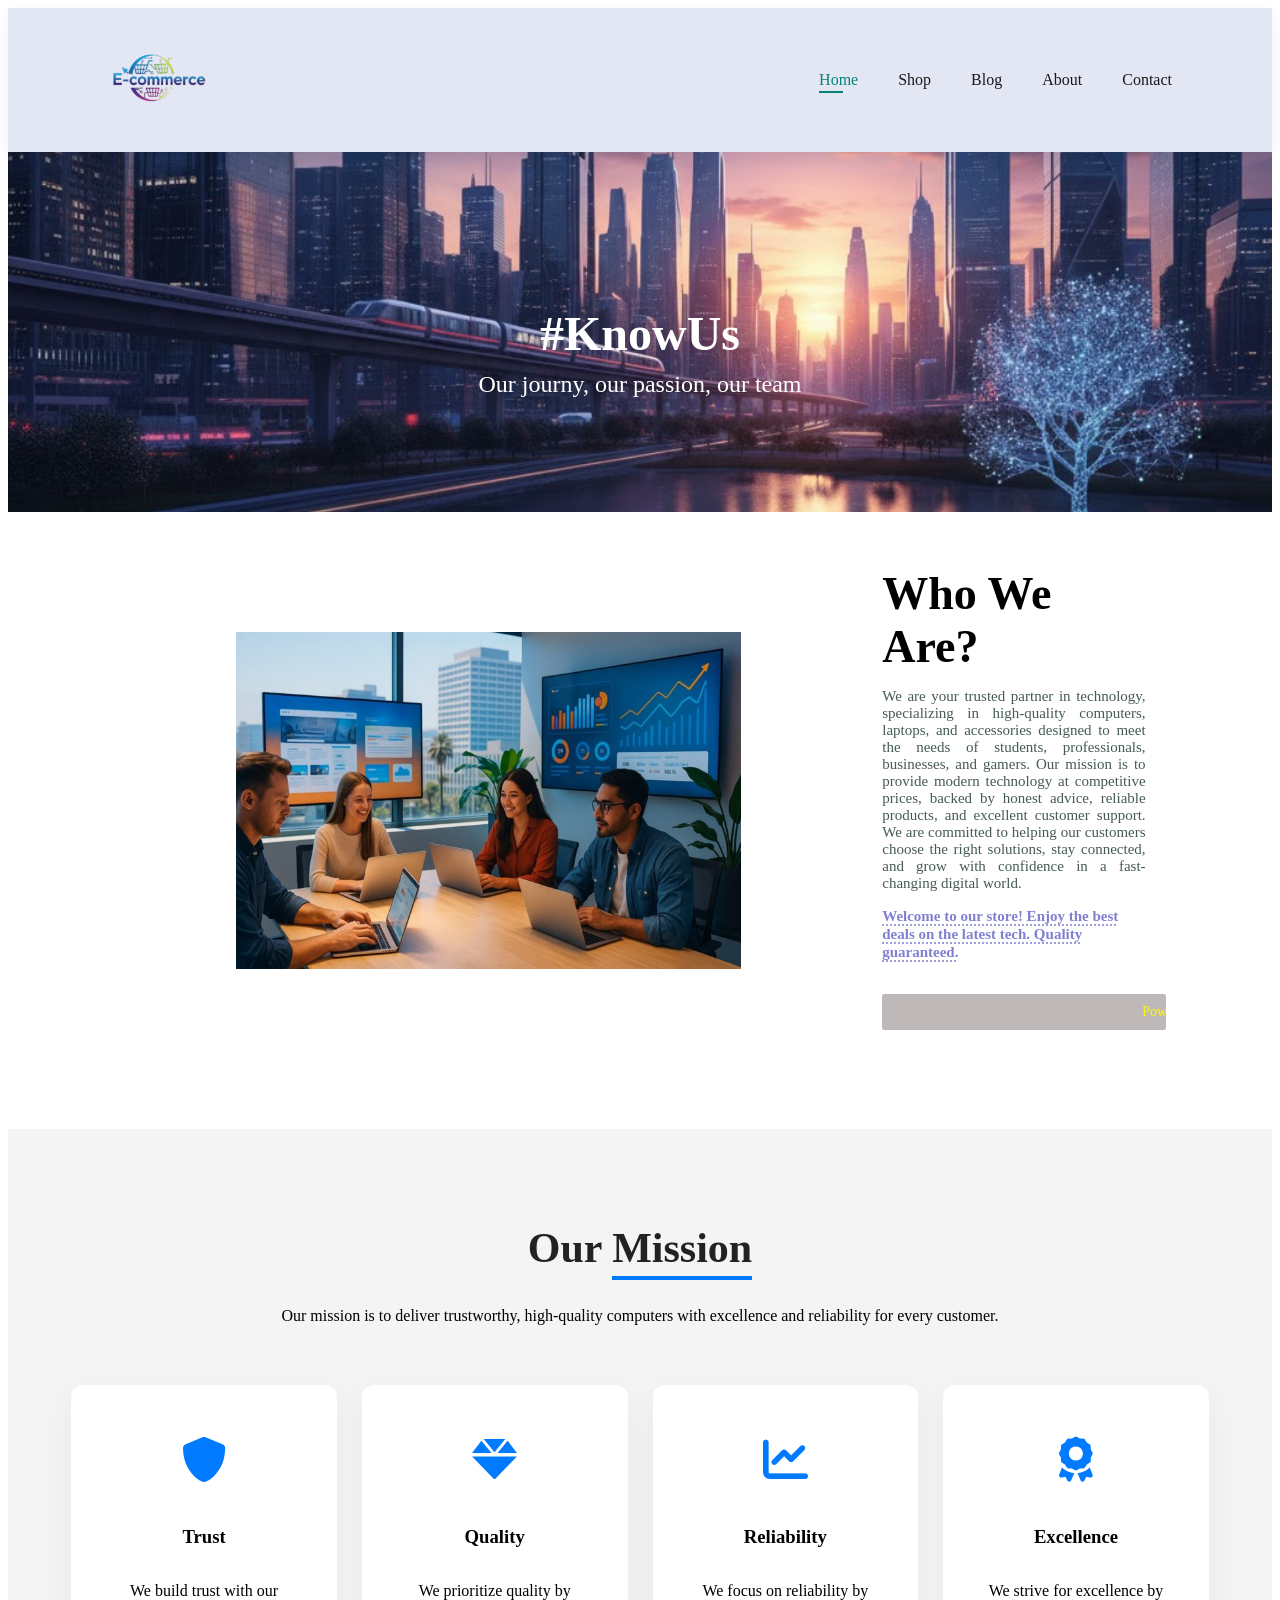
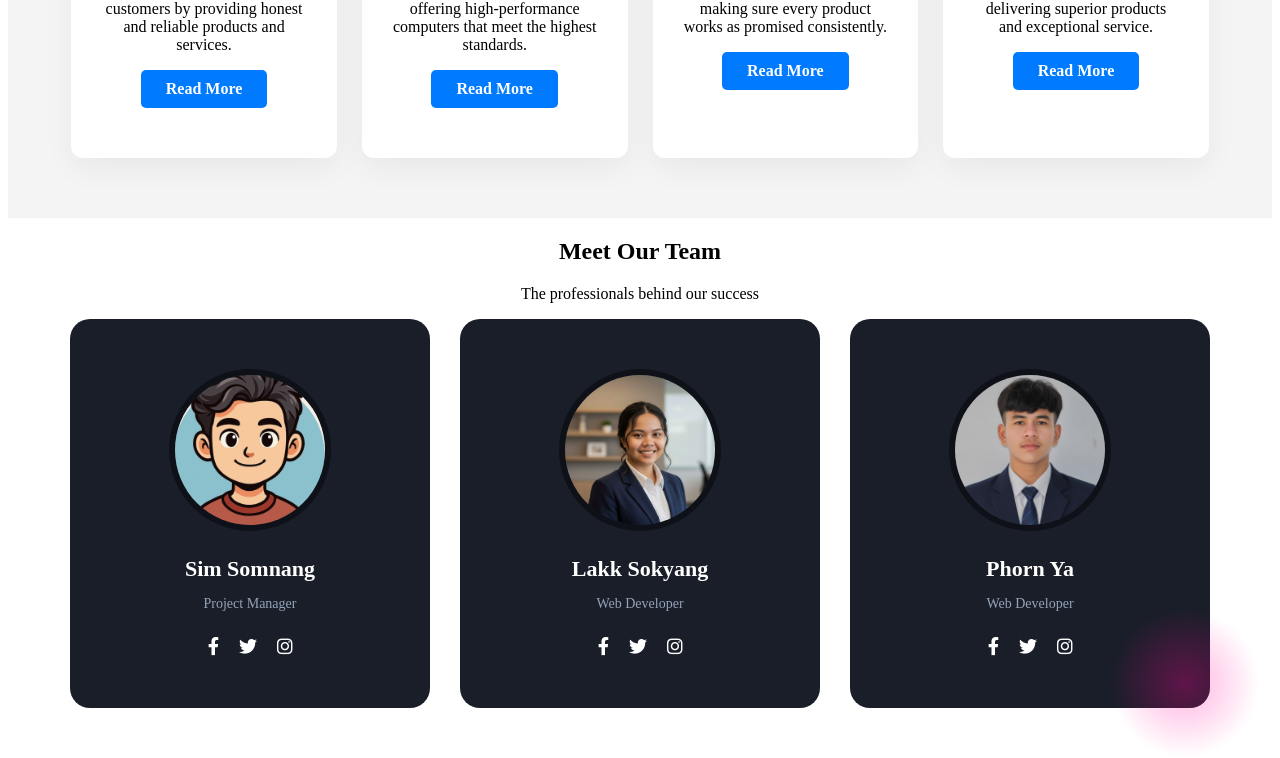
==== commit 563d06a2: "feact/add new contactpage" ====
--- a/template/about.html
+++ b/template/about.html
@@ -8,9 +8,7 @@
     <link rel="stylesheet" href="../style/about.css">
     <link rel="stylesheet" href="https://cdnjs.cloudflare.com/ajax/libs/font-awesome/6.4.2/css/all.min.css">
     <link rel="stylesheet" href="https://cdnjs.cloudflare.com/ajax/libs/font-awesome/6.0.0/css/all.min.css">
-
-    <link rel="stylesheet" href="/style/main.css">
-    <link rel="stylesheet" href="../style/about.css">
+    
 </head>
 
 <body>
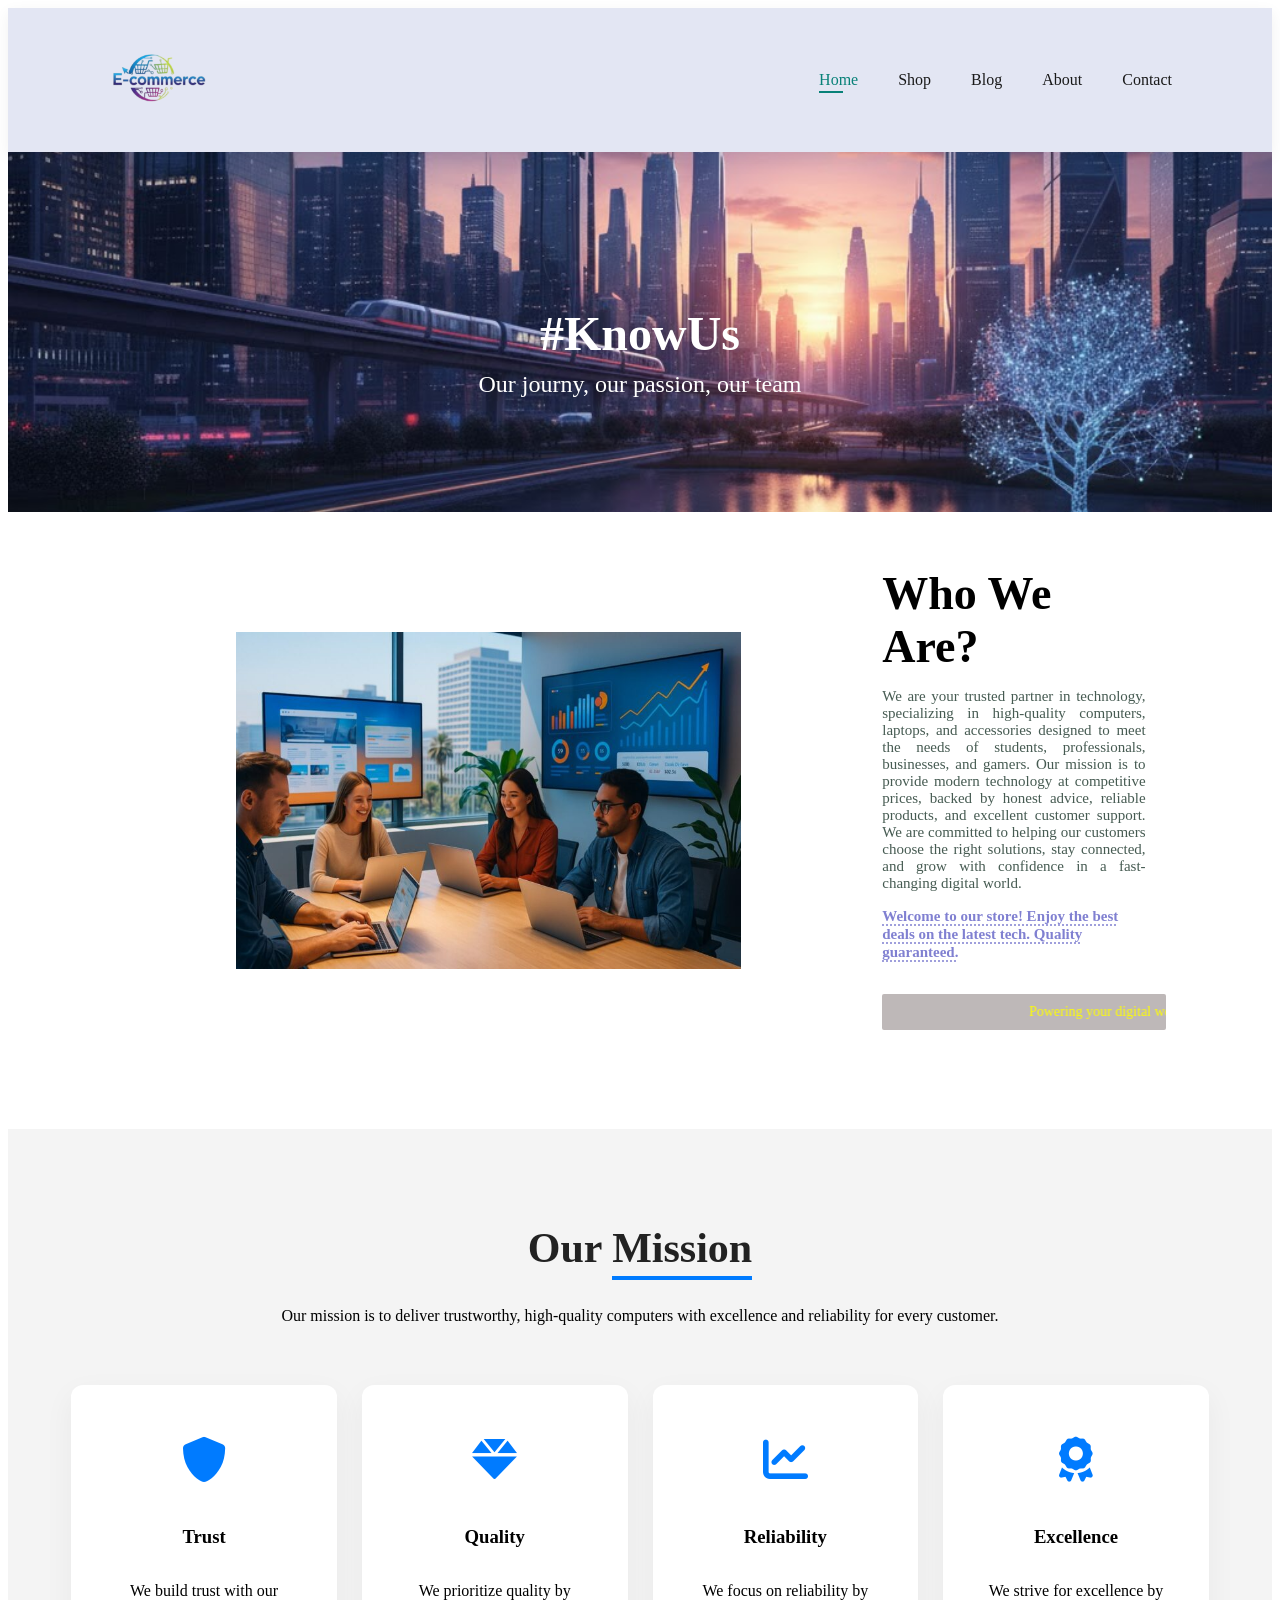
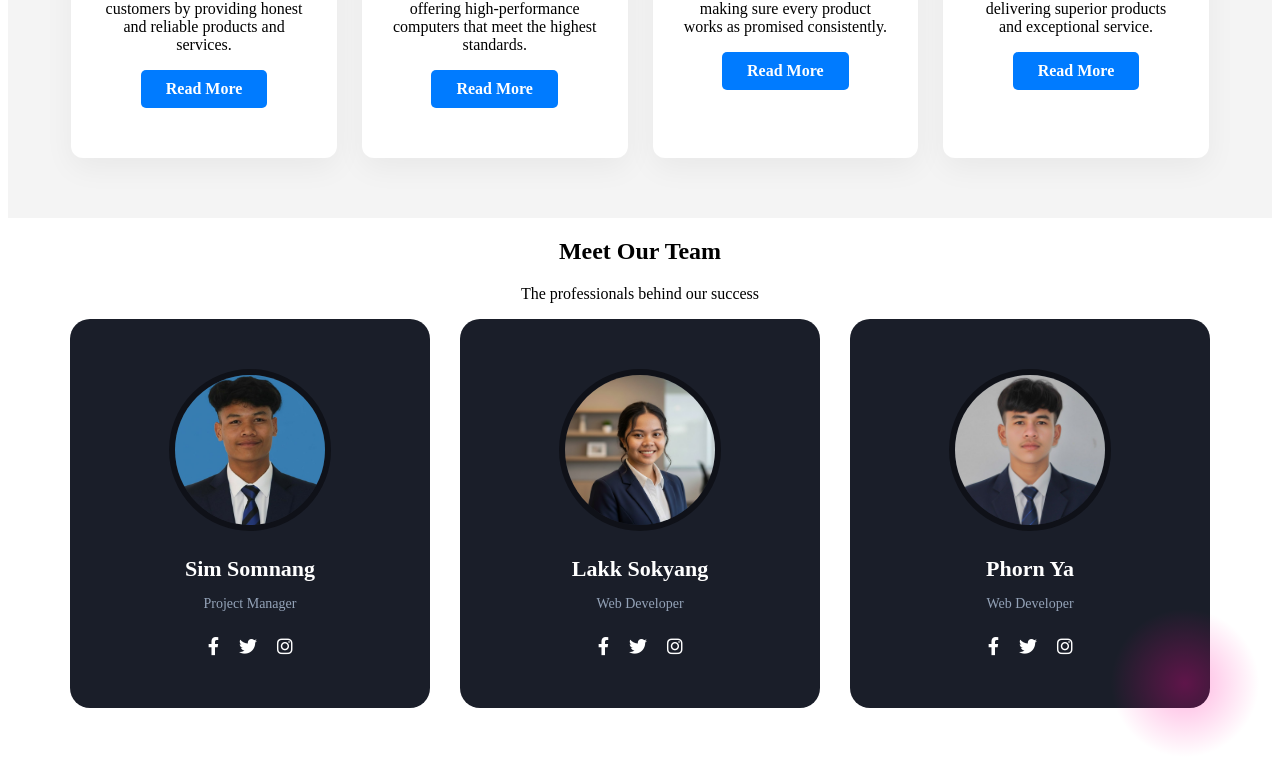
==== commit 788d1781: "feact/contactpage" ====
--- a/template/about.html
+++ b/template/about.html
@@ -119,7 +119,7 @@
 
             <div id="member-card-01" class="profile-card">
                 <div id="image-holder-01" class="profile-img-box">
-                    <img id="img-01" src="../assets/about/boyprofile.png" alt="Sim Somnang">
+                    <img id="img-01" src="../assets/about/somnang.png" alt="Sim Somnang">
                 </div>
                 <h3 id="name-id-01" class="profile-name">Sim Somnang</h3>
                 <p id="role-id-01" class="profile-role">Project Manager</p>
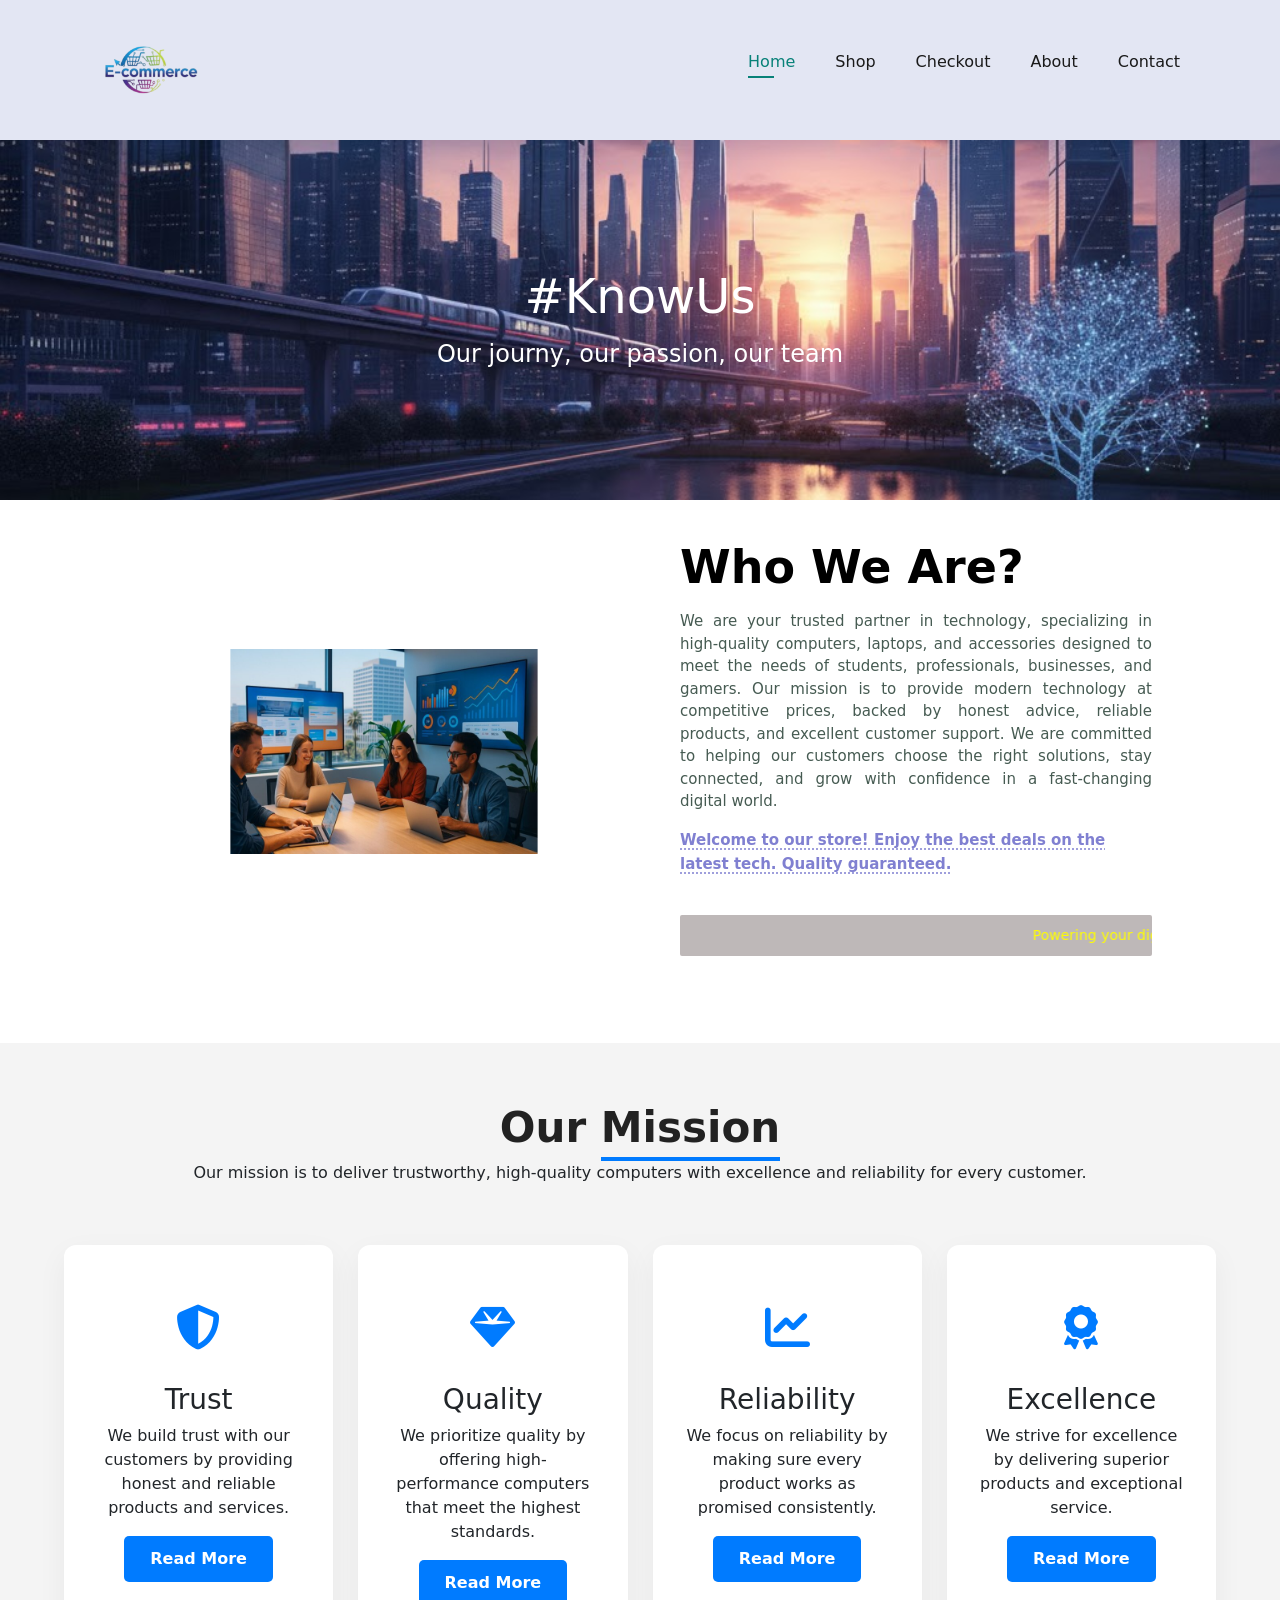
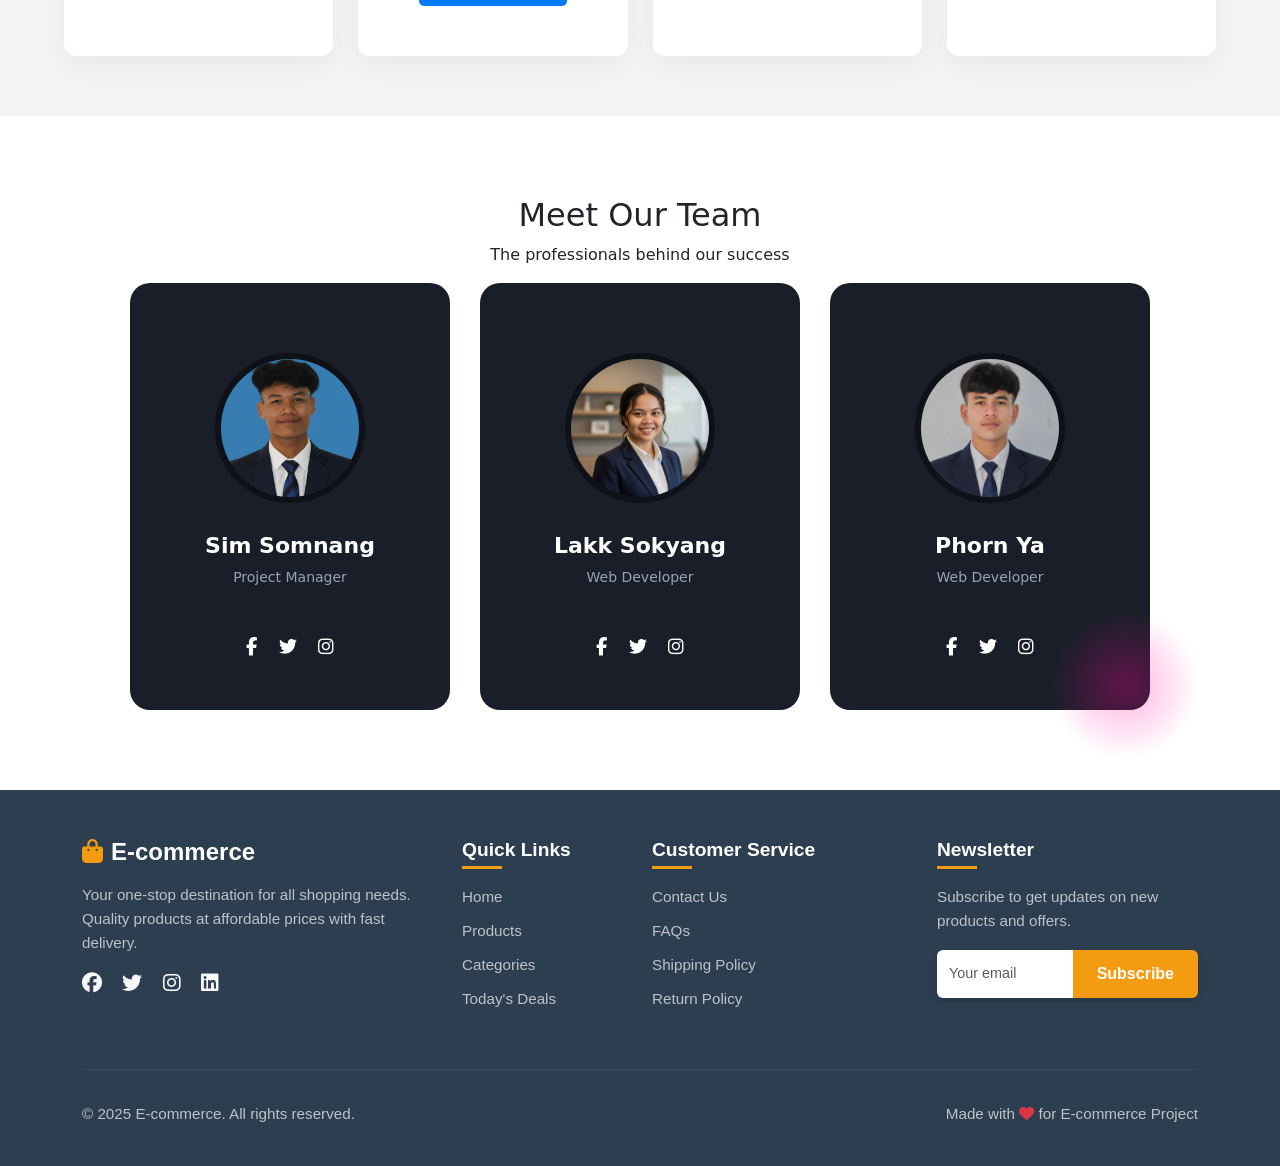
==== commit 134b8266: "Change footer" ====
--- a/template/about.html
+++ b/template/about.html
@@ -8,7 +8,9 @@
     <link rel="stylesheet" href="../style/about.css">
     <link rel="stylesheet" href="https://cdnjs.cloudflare.com/ajax/libs/font-awesome/6.4.2/css/all.min.css">
     <link rel="stylesheet" href="https://cdnjs.cloudflare.com/ajax/libs/font-awesome/6.0.0/css/all.min.css">
-    
+    <link rel="stylesheet" href="https://cdnjs.cloudflare.com/ajax/libs/font-awesome/6.4.0/css/all.min.css">
+    <link href="https://cdn.jsdelivr.net/npm/bootstrap@5.3.0-alpha1/dist/css/bootstrap.min.css" rel="stylesheet">
+
 </head>
 
 <body>
@@ -19,7 +21,7 @@
             <ul id="navbar">
                 <li><a class="active" href="/index.html">Home</a></li>
                 <li><a href="./shop.html">Shop</a></li>
-                <li><a href="./blog.html">Blog</a></li>
+                <li><a href="./checkout.html">Checkout</a></li>
                 <li><a href="./about.html">About</a></li>
                 <li><a href="./contact.html">Contact</a></li>
             </ul>
@@ -158,6 +160,60 @@
 
         </div>
     </section>
+    <!-- /* ----------------------4. footer -------------*/ -->
+    <footer>
+        <div class="container">
+            <div class="row">
+                <div class="col-lg-4 mb-4">
+                    <h4 class="mb-3"><i class="fas fa-shopping-bag me-2"></i>E-commerce</h4>
+                    <p>Your one-stop destination for all shopping needs. Quality products at affordable prices with fast
+                        delivery.</p>
+                    <div class="mt-3">
+                        <a href="#" class="text-light me-3"><i class="fab fa-facebook fa-lg"></i></a>
+                        <a href="#" class="text-light me-3"><i class="fab fa-twitter fa-lg"></i></a>
+                        <a href="#" class="text-light me-3"><i class="fab fa-instagram fa-lg"></i></a>
+                        <a href="#" class="text-light"><i class="fab fa-linkedin fa-lg"></i></a>
+                    </div>
+                </div>
+                <div class="col-lg-2 col-md-4 mb-4">
+                    <h5 class="mb-3">Quick Links</h5>
+                    <div class="footer-links">
+                        <p><a href="#home">Home</a></p>
+                        <p><a href="#products">Products</a></p>
+                        <p><a href="#categories">Categories</a></p>
+                        <p><a href="#deals">Today's Deals</a></p>
+                    </div>
+                </div>
+                <div class="col-lg-3 col-md-4 mb-4">
+                    <h5 class="mb-3">Customer Service</h5>
+                    <div class="footer-links">
+                        <p><a href="#">Contact Us</a></p>
+                        <p><a href="#">FAQs</a></p>
+                        <p><a href="#">Shipping Policy</a></p>
+                        <p><a href="#">Return Policy</a></p>
+                    </div>
+                </div>
+                <div class="col-lg-3 col-md-4 mb-4">
+                    <h5 class="mb-3">Newsletter</h5>
+                    <p>Subscribe to get updates on new products and offers.</p>
+                    <div class="input-group">
+                        <input type="email" class="form-control" placeholder="Your email">
+                        <button class="btn btn-primary" type="button">Subscribe</button>
+                    </div>
+                </div>
+            </div>
+            <hr class="mt-4">
+            <div class="row">
+                <div class="col-md-6 text-center text-md-start">
+                    <p>&copy; 2025 E-commerce. All rights reserved.</p>
+                </div>
+                <div class="col-md-6 text-center text-md-end">
+                    <p>Made with <i class="fas fa-heart text-danger"></i> for E-commerce Project</p>
+                </div>
+            </div>
+        </div>
+    </footer>
+
 
 </body>
 
--- a/style/about.css
+++ b/style/about.css
@@ -284,13 +284,12 @@
     margin-bottom: 20px;
 }
 
-/* <!-- /* --- 5.Our team ----------------------------------------- */
-
-
+/* 5. Our Team ----------------------------------------- */
 #team-section-container {
     background-color: #ffffff;
-    /* padding: 80px 5%; */
     text-align: center;
+    padding: 80px 5%;
+    /* Added padding for better spacing */
 }
 
 #team-cards-flexbox {
@@ -304,16 +303,19 @@
 .profile-card {
     background-color: #1a1e29;
     width: 320px;
-    padding: 50px 20px;
+    padding: 70px 20px 50px 20px;
+    /* Increased top and bottom padding to make card taller */
     border-radius: 20px;
     color: #ffffff;
     position: relative;
     transition: all 0.4s cubic-bezier(0.175, 0.885, 0.32, 1.275);
-    /* cursor: pointer; */
-    /* z-index: 1; */
-}
-
-
+    min-height: 420px;
+    /* Added minimum height to ensure consistent card size */
+    display: flex;
+    flex-direction: column;
+    justify-content: flex-start;
+    /* Content starts from top */
+}
 
 #member-card-01:hover {
     transform: translateY(-8px);
@@ -321,31 +323,21 @@
     border: 1px solid rgba(0, 102, 255, 0.5);
 }
 
-
 #member-card-02:hover {
     transform: translateY(-8px);
     box-shadow: 0 0 30px rgba(8, 129, 120, 0.6);
     border: 1px solid rgba(8, 129, 120, 0.5);
 }
 
-
 #member-card-03:hover {
     transform: translateY(-8px);
     box-shadow: 0 0 30px rgba(255, 0, 150, 0.6);
     border: 1px solid rgba(255, 0, 150, 0.5);
 }
 
-
-
 #member-card-01::before {
-    /* top: -50px; */
-    /* left: -50px;
-    width: 150px; */
     height: 150px;
     background: radial-gradient(circle, rgba(0, 102, 255, 0.3) 0%, transparent 70%);
-    /* z-index: -1;
-    opacity: 0;
-    transition: 0.4s; */
 }
 
 #member-card-03::after {
@@ -356,13 +348,13 @@
     width: 150px;
     height: 150px;
     background: radial-gradient(circle, rgba(255, 0, 150, 0.3) 0%, transparent 70%);
-
 }
 
 .profile-img-box {
     width: 150px;
     height: 150px;
-    margin: 0 auto 25px;
+    margin: 0 auto 30px;
+    /* Increased bottom margin to push image higher */
     border-radius: 50%;
     border: 6px solid #0f1118;
     overflow: hidden;
@@ -376,7 +368,6 @@
     transition: 0.5s;
 }
 
-
 .profile-card:hover .profile-img-box img {
     transform: scale(1.1);
 }
@@ -384,16 +375,23 @@
 .profile-name {
     font-size: 22px;
     font-weight: bold;
-    margin-bottom: 5px;
+    margin-bottom: 8px;
 }
 
 .profile-role {
     font-size: 14px;
     color: #94a3b8;
     margin-bottom: 25px;
+    flex-grow: 1;
+    /* Allows role to take up available space, pushing social icons down */
 }
 
 /* Social Icons */
+.profile-socials {
+    margin-top: 20px;
+    /* Added margin to push social icons further down */
+}
+
 .profile-socials a {
     color: #ffffff;
     margin: 0 8px;
@@ -403,6 +401,213 @@
 
 .profile-socials a:hover {
     color: #088178;
+}
+
+
+/* --------------------------6.footer ---------------------- */
+/* ShopEasy Footer Styles */
+:root {
+    --primary-color: #2c3e50;
+    --secondary-color: #3498db;
+    --accent-color: #f39c12;
+    --light-color: #ecf0f1;
+    --dark-color: #2c3e50;
+    --text-color: #333;
+    --text-light: #7f8c8d;
+}
+
+/* Footer Container */
+footer {
+    background-color: var(--primary-color);
+    color: var(--light-color);
+    padding: 3rem 0 1.5rem;
+    font-family: 'Segoe UI', Tahoma, Geneva, Verdana, sans-serif;
+}
+
+/* Headings */
+footer h4,
+footer h5 {
+    color: white;
+    font-weight: 600;
+}
+
+footer h4 {
+    font-size: 1.5rem;
+    margin-bottom: 1rem;
+}
+
+footer h4 i {
+    color: var(--accent-color);
+}
+
+footer h5 {
+    font-size: 1.2rem;
+    margin-bottom: 1.2rem;
+    position: relative;
+    padding-bottom: 0.5rem;
+}
+
+footer h5::after {
+    content: '';
+    position: absolute;
+    left: 0;
+    bottom: 0;
+    width: 40px;
+    height: 3px;
+    background-color: var(--accent-color);
+}
+
+/* Text and Paragraphs */
+footer p {
+    color: #bdc3c7;
+    line-height: 1.6;
+    font-size: 0.95rem;
+}
+
+/* Quick Links and Customer Service Sections */
+.footer-links p {
+    margin-bottom: 0.6rem;
+}
+
+.footer-links a {
+    color: #bdc3c7;
+    text-decoration: none;
+    transition: all 0.3s ease;
+    display: inline-block;
+}
+
+.footer-links a:hover {
+    color: white;
+    padding-left: 5px;
+}
+
+/* Social Media Icons */
+footer .social-icons a {
+    display: inline-block;
+    width: 38px;
+    height: 38px;
+    background-color: rgba(255, 255, 255, 0.1);
+    border-radius: 50%;
+    text-align: center;
+    line-height: 38px;
+    margin-right: 10px;
+    transition: all 0.3s ease;
+}
+
+footer .social-icons a:hover {
+    background-color: var(--accent-color);
+    transform: translateY(-5px);
+}
+
+/* Newsletter Form */
+footer .input-group {
+    box-shadow: 0 4px 6px rgba(0, 0, 0, 0.1);
+    border-radius: 4px;
+    overflow: hidden;
+    margin-top: 0.5rem;
+}
+
+footer .input-group input {
+    border: none;
+    padding: 0.75rem;
+    font-size: 0.9rem;
+    color: var(--text-color);
+}
+
+footer .input-group input:focus {
+    outline: none;
+    box-shadow: 0 0 0 2px rgba(243, 156, 18, 0.3);
+}
+
+footer .input-group button {
+    background-color: var(--accent-color);
+    border: none;
+    color: white;
+    font-weight: 600;
+    padding: 0.75rem 1.5rem;
+    transition: background-color 0.3s ease;
+}
+
+footer .input-group button:hover {
+    background-color: #e67e22;
+}
+
+/* Divider Line */
+footer hr {
+    border-color: rgba(255, 255, 255, 0.1);
+    margin: 2rem 0;
+    opacity: 0.5;
+}
+
+/* Copyright Section */
+footer .copyright p {
+    color: #95a5a6;
+    font-size: 0.9rem;
+    margin-bottom: 0;
+}
+
+footer .copyright .text-danger {
+    color: #e74c3c !important;
+}
+
+/* Animation for the heart icon */
+@keyframes heartbeat {
+    0% {
+        transform: scale(1);
+    }
+
+    50% {
+        transform: scale(1.1);
+    }
+
+    100% {
+        transform: scale(1);
+    }
+}
+
+footer .fa-heart {
+    animation: heartbeat 1.5s infinite;
+    display: inline-block;
+}
+
+/* Responsive Adjustments */
+@media (max-width: 768px) {
+    footer {
+        text-align: center;
+    }
+
+    footer h5::after {
+        left: 50%;
+        transform: translateX(-50%);
+    }
+
+    footer .social-icons {
+        justify-content: center;
+        margin-bottom: 1.5rem;
+    }
+
+    .footer-links a:hover {
+        padding-left: 0;
+    }
+
+    footer .copyright .text-md-start,
+    footer .copyright .text-md-end {
+        text-align: center !important;
+        margin-bottom: 0.5rem;
+    }
+}
+
+/* Additional spacing for better visual hierarchy */
+footer .mb-4 {
+    margin-bottom: 1.5rem !important;
+}
+
+footer .mt-3 {
+    margin-top: 1rem !important;
+}
+
+footer .mt-4 {
+    margin-top: 1.5rem !important;
 }
 
 @media (max-width: 768px) {
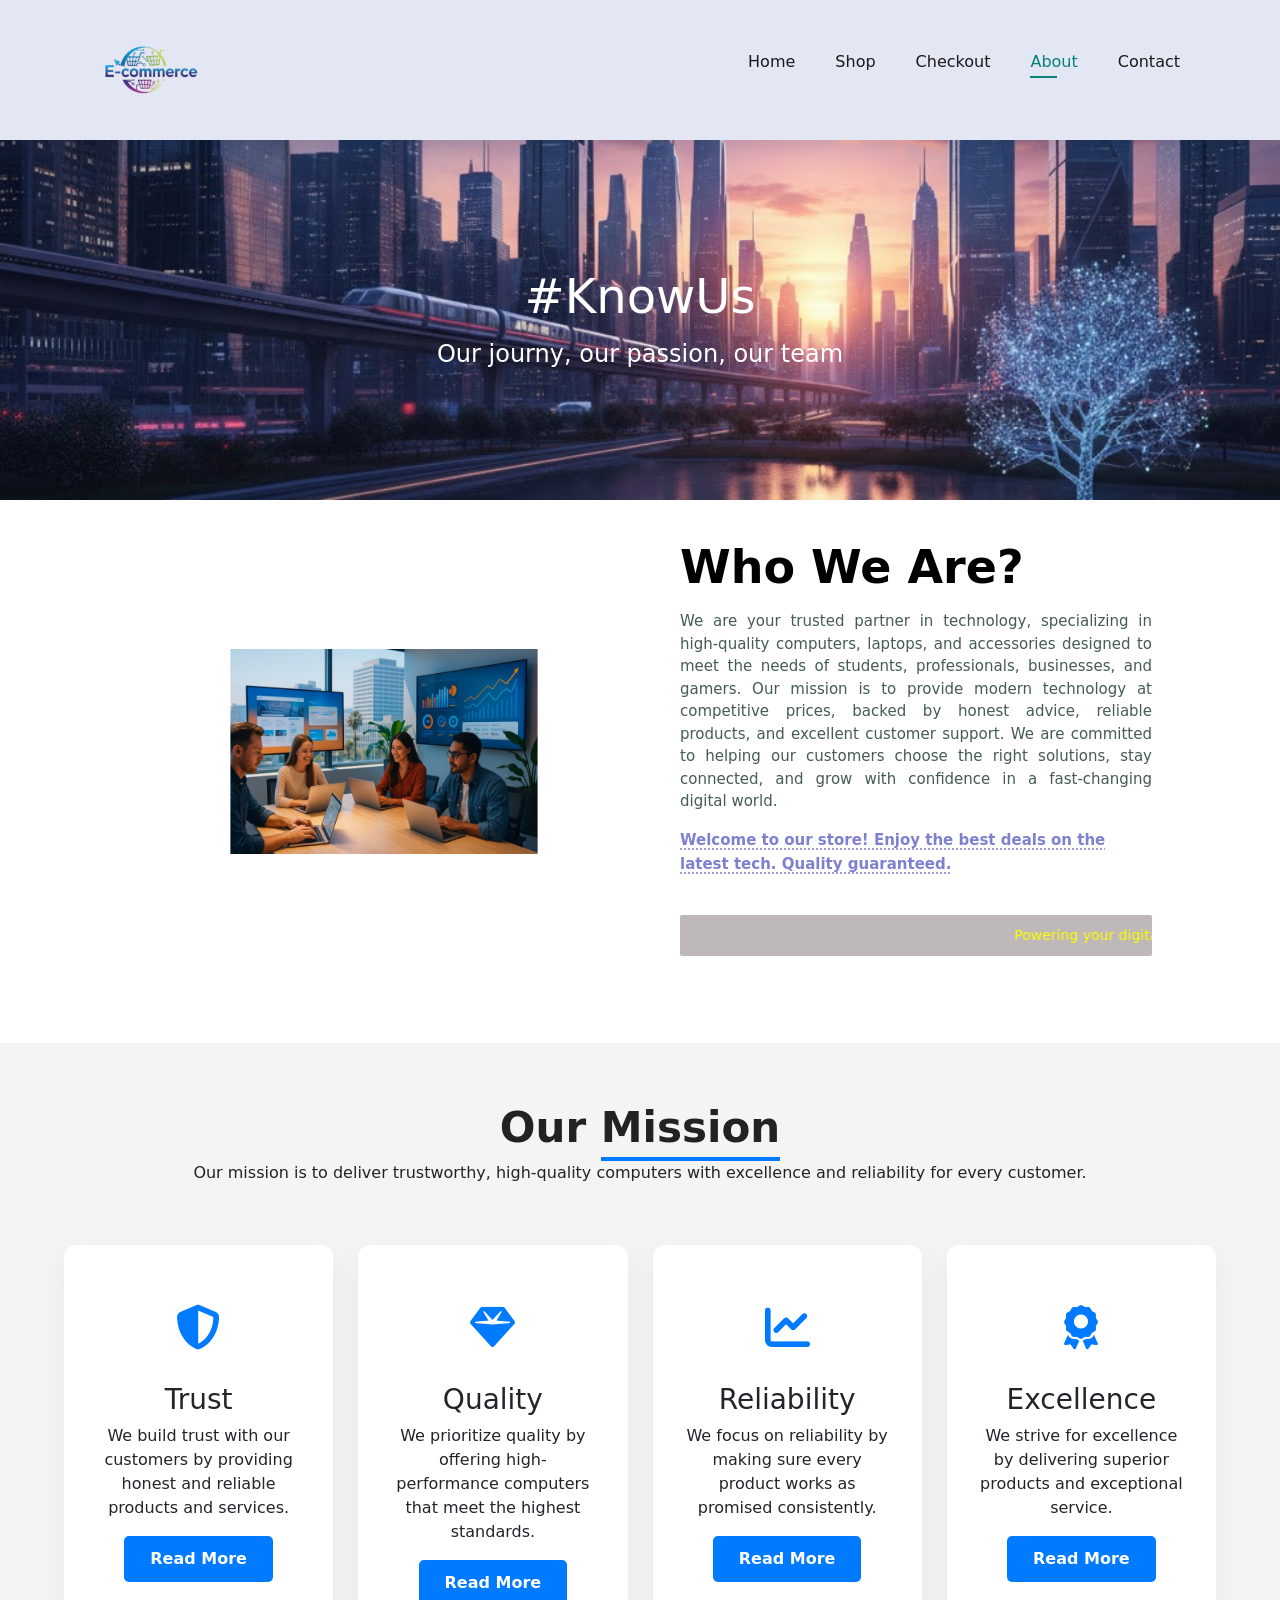
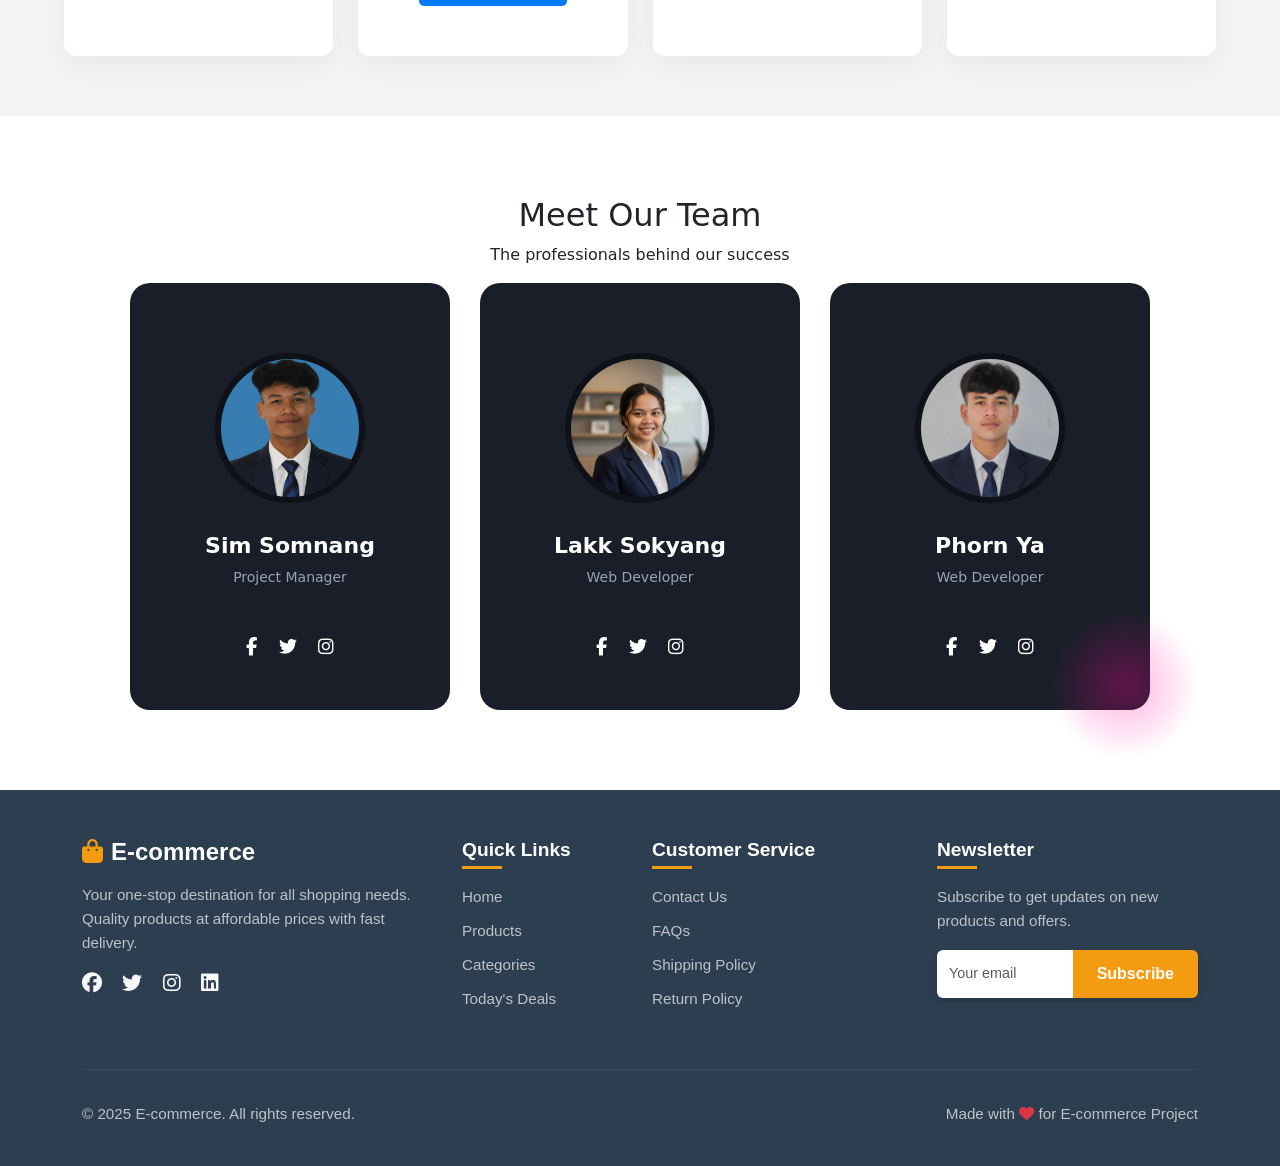
==== commit 853e77f9: "bug:fix" ====
--- a/template/about.html
+++ b/template/about.html
@@ -19,10 +19,10 @@
         <a href="#"><img class="logo" src="/assets/image/logo.png" alt=""></a>
         <div>
             <ul id="navbar">
-                <li><a class="active" href="/index.html">Home</a></li>
+                <li><a   href="/index.html">Home</a></li>
                 <li><a href="./shop.html">Shop</a></li>
                 <li><a href="./checkout.html">Checkout</a></li>
-                <li><a href="./about.html">About</a></li>
+                <li><a class="active" href="./about.html">About</a></li>
                 <li><a href="./contact.html">Contact</a></li>
             </ul>
         </div>
